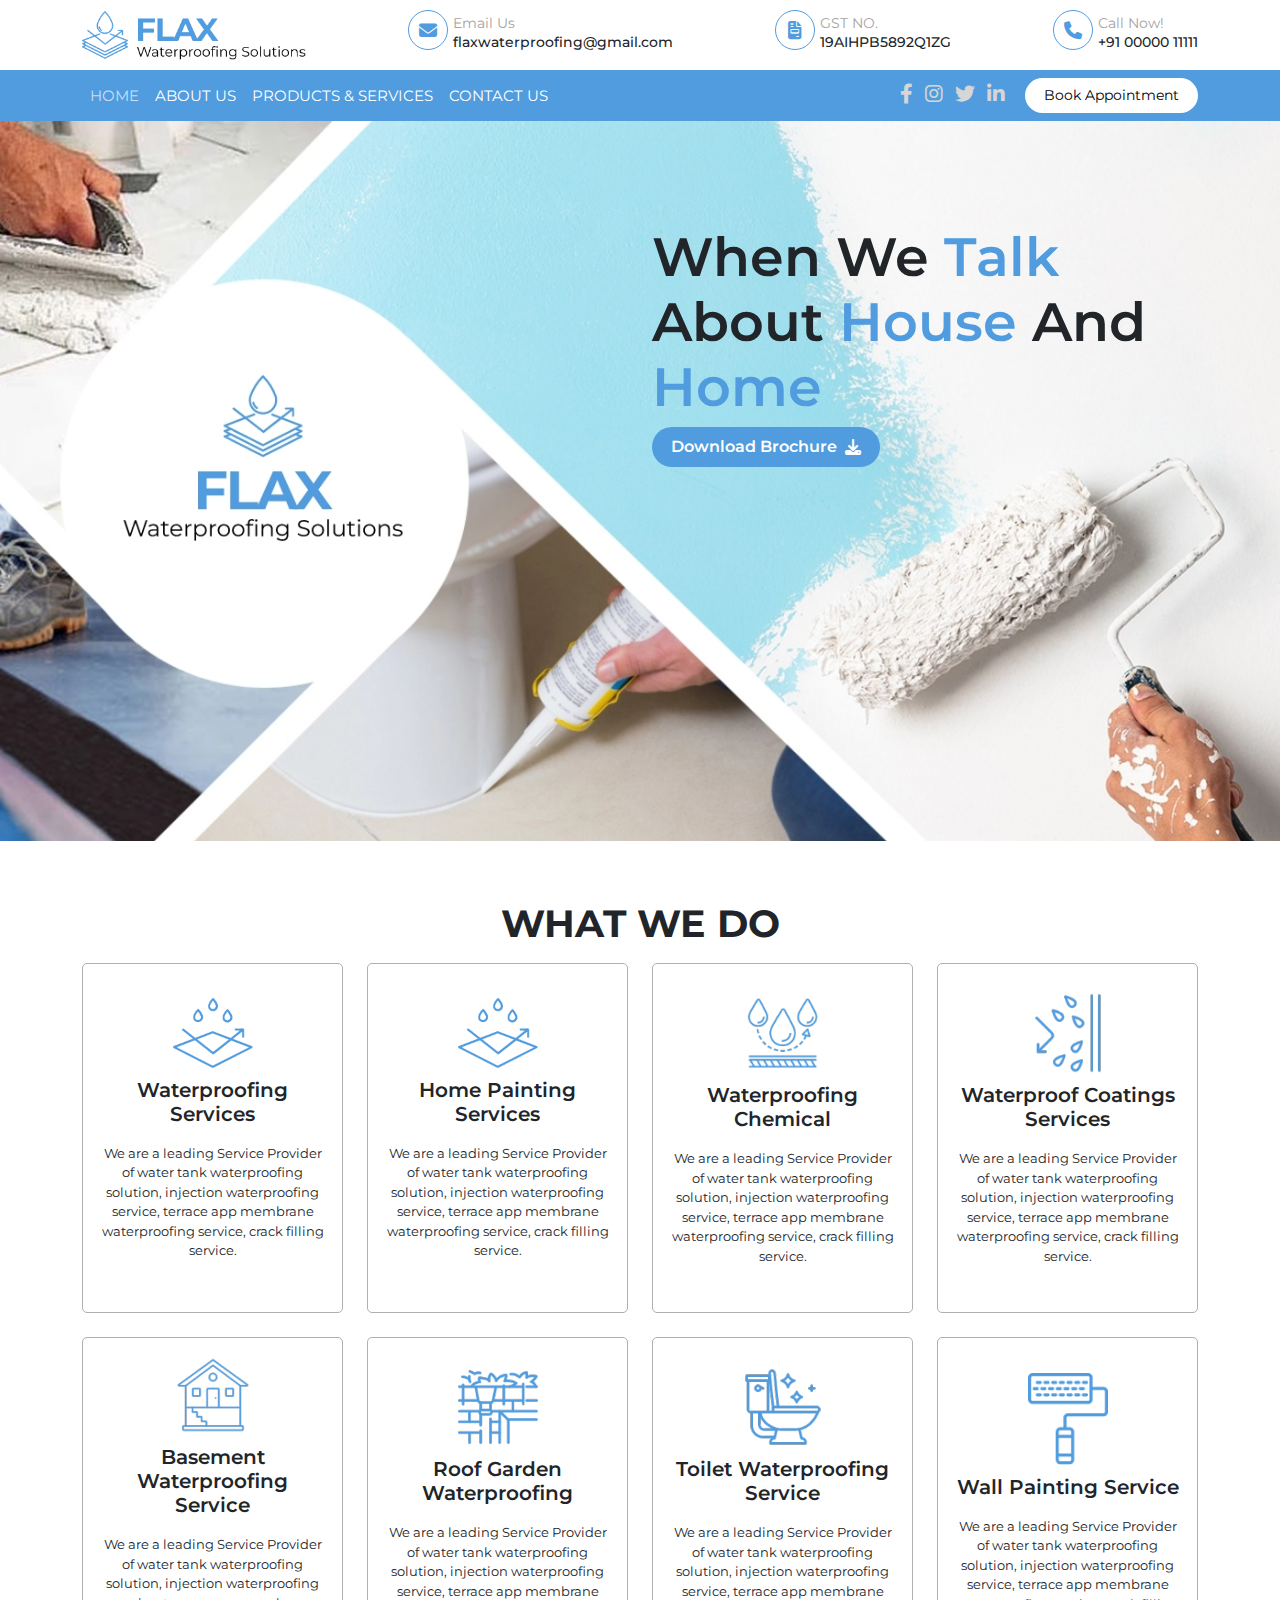
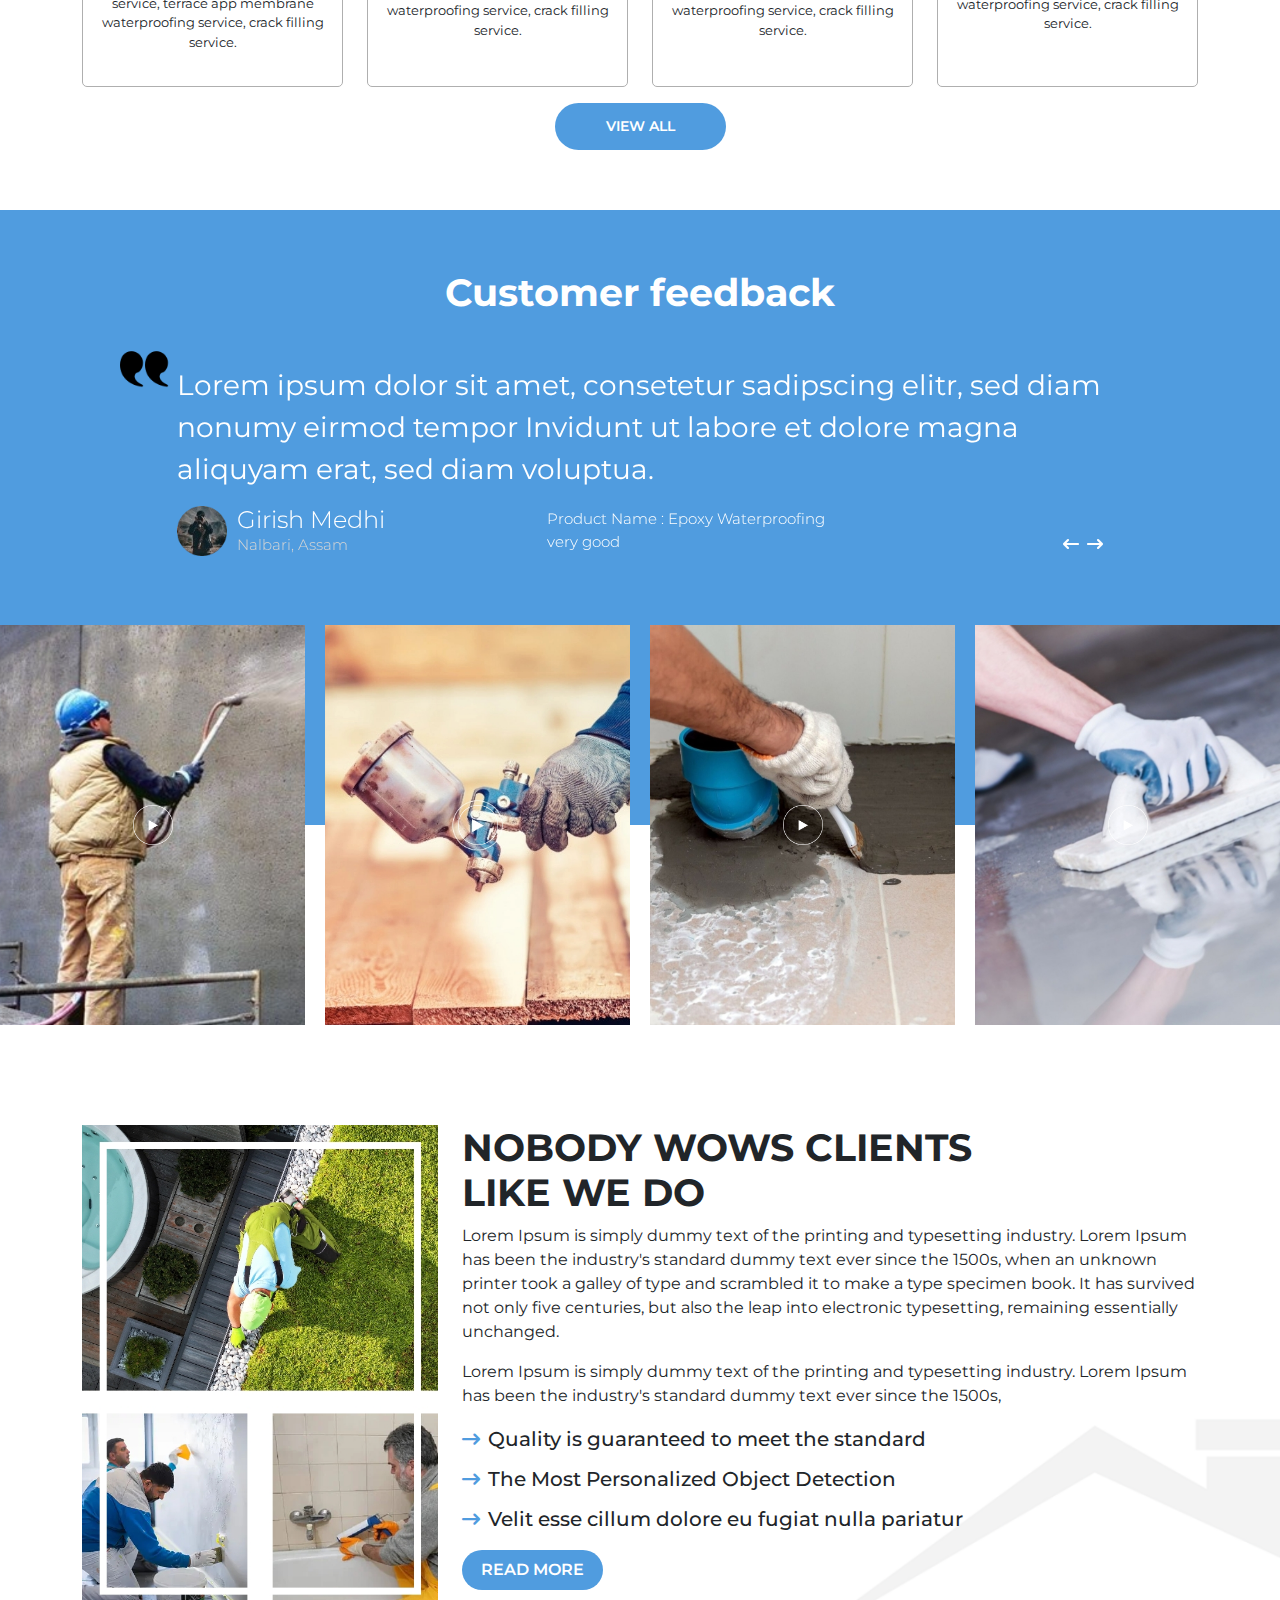
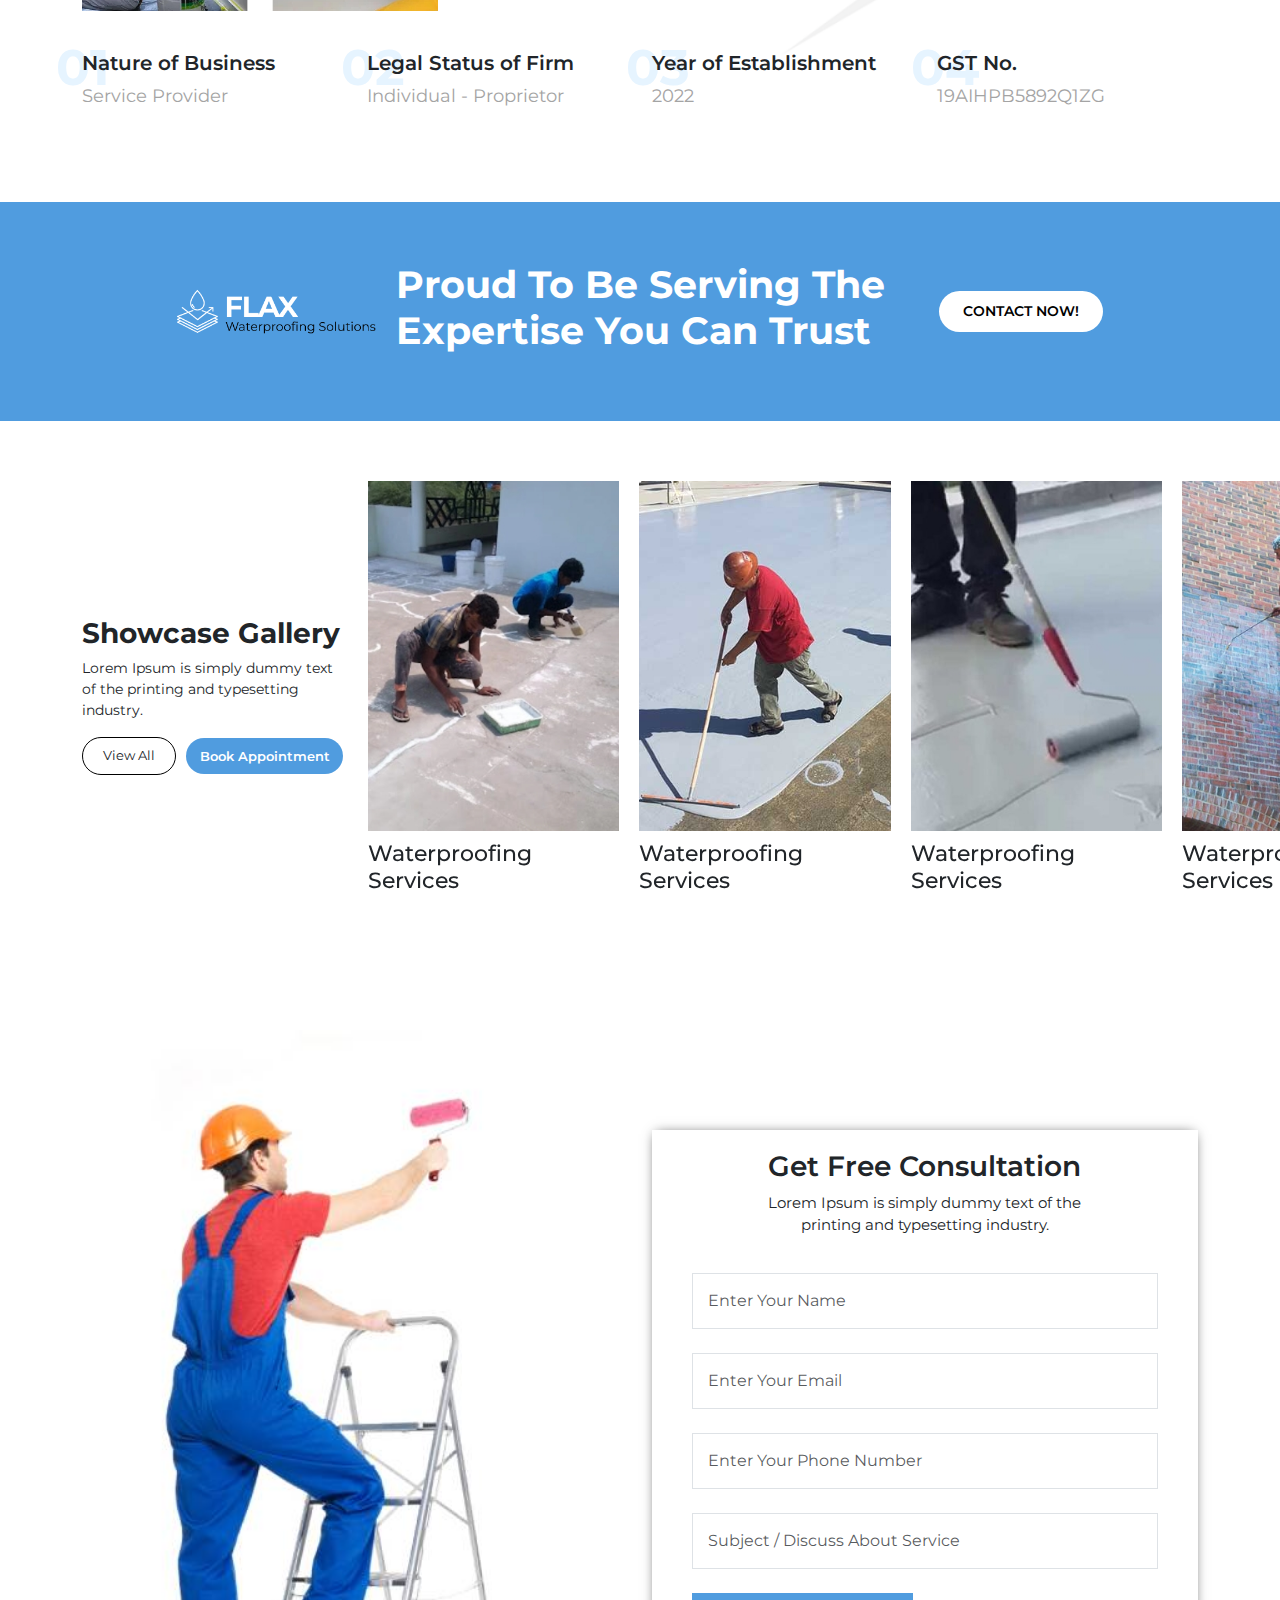
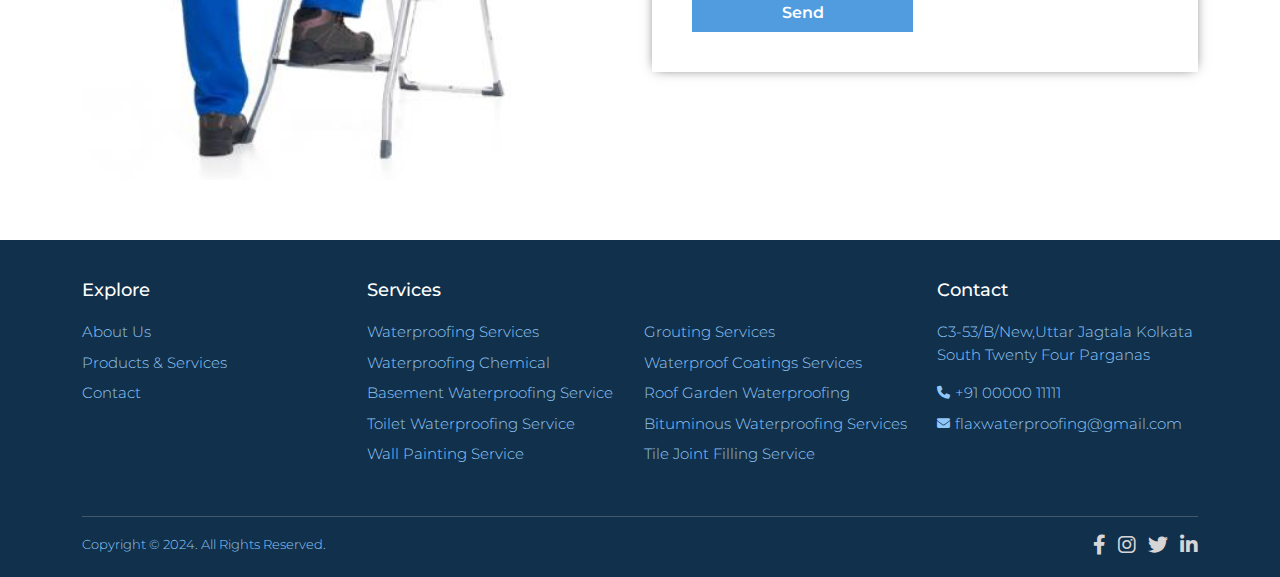
==== index.html @ 710da3d4 "refactor" ====
<!DOCTYPE html>
<html lang="en">
	<head>
		<meta charset="UTF-8" />
		<meta http-equiv="X-UA-Compatible" content="IE=edge" />
		<meta name="viewport" content="width=device-width, initial-scale=1.0" />
		<meta name="description" content="Good Freelancer Web Designer In India" />

		<title>Flax Waterproofing Solutions</title>

		<!-- <link rel="icon" href="assets/media/images/favicon.png" /> -->
        <link rel="shortcut icon" href="assets/media/images/favicon.png" type="image/x-icon">

		<link rel="stylesheet" href="assets/css/aos.2.3.1.css" />
		<link rel="stylesheet" href="assets/css/fancybox.5.0.css" />

		<link rel="stylesheet" href="assets/css/all-fontawesome-6.4.0.css" />
		<link rel="stylesheet" href="https://cdn.jsdelivr.net/npm/bootstrap-icons@1.5.0/font/bootstrap-icons.css" />

		<link rel="stylesheet" href="assets/css/owl.carousel.2.3.4.css" />

		<link rel="stylesheet" href="assets/css/bootstrap.5.3.3.min.css" />
		<link rel="stylesheet" href="assets/css/style.css" />
	</head>
	<body>
        <!-- Header Section -->
		<header class="MainHeader">
            <div class="container">
                <div class="top-header">
                    <a class="navbar-brand" href="index.html">
                        <img src="assets/media/images/logo.png" alt="" class="img-fluid">
                    </a>
                    <a href="mailto:flaxwaterproofing@gmail.com">
                        <div class="haed-info">
                            <div class="head-icon">
                                <i class="fa-solid fa-envelope"></i>
                            </div>
                            <div class="head-text">
                                <span>Email Us</span>
                                <p>flaxwaterproofing@gmail.com</p>
                            </div>
                        </div>
                    </a>
                    <a href="">
                        <div class="haed-info gst">
                            <div class="head-icon">
                                <i class="fa-solid fa-file-invoice"></i>
                            </div>
                            <div class="head-text">
                                <span>GST NO. </span>
                                <p>19AIHPB5892Q1ZG</p>
                            </div>
                        </div>
                    </a>
                    <a href="tel:+910000011111">
                        <div class="haed-info">
                            <div class="head-icon">
                                <i class="fa-solid fa-phone"></i>
                            </div>
                            <div class="head-text">
                                <span>Call Now! </span>
                                <p>+91 00000 11111</p>
                            </div>
                        </div>
                    </a>
                </div>
            </div>
            <nav class="navbar navbar-expand-lg">
                <div class="container">
                    <div class="collapse navbar-collapse" id="navbarScroll">
                        <ul class="navbar-nav navbar-nav-scroll">
                            <li class="nav-item">
                                <a class="nav-link active" aria-current="page" href="index.html">Home</a>
                            </li>
                            <li class="nav-item">
                                <a class="nav-link" href="about.html">About Us</a>
                            </li>
                            <li class="nav-item">
                                <a class="nav-link" href="services.html">PRODUCTS & SERVICES</a>
                            </li>
                            <li class="nav-item">
                                <a class="nav-link" href="contact.html">CONTACT US</a>
                            </li>
                        </ul>
                    </div>
                    <div class="head-brand-menu">
                        <ul class="head-social-list">
                            <li>
                                <a href="">
                                    <i class="fa-brands fa-facebook-f"></i>
                                </a>
                            </li>
                            <li>
                                <a href="">
                                    <i class="fa-brands fa-instagram"></i>
                                </a>
                            </li>
                            <li>
                                <a href="">
                                    <i class="fa-brands fa-twitter"></i>
                                </a>
                            </li>
                            <li>
                                <a href="">
                                    <i class="fa-brands fa-linkedin-in"></i>
                                </a>
                            </li>
                        </ul>
                        <a href="#BookAppointment" data-bs-toggle="modal" class="btn book-btn">Book Appointment</a>
                        <button class="navbar-toggler" type="button" data-bs-toggle="collapse" data-bs-target="#navbarScroll" aria-controls="navbarScroll" aria-expanded="false" aria-label="Toggle navigation">
                            <span class="navbar-toggler-icon bar-1"></span>
                        </button>
                    </div>
                </div>
            </nav>
            
        </header>

        <!-- Banner Section -->
        <section class="banner-section" style="background-image: url(assets/media/images/banner.jpg);">
            <div class="container">
                <div class="row">
                    <div class="col-lg-6 col-md-8 col-sm-12">
                        <div class="banner-content">
                            <h1>When We <span>Talk</span> About <span>House</span> And <span>Home</span></h1>
                            <a href="#" class="btn common-btn">Download Brochure<i class="fa-solid fa-download"></i></a>
                        </div>
                    </div>
                </div>
            </div>

        </section>

		<main>

            <!-- What We Do Section -->
            <section class="common-section wwd-section">
                <div class="container">
                    <div class="wwd-head">
                        <h3>WHAT WE DO</h3>
                    </div>
                    <div class="row my-3">
                        <div class="col-xl-3 col-lg-4 col-md-6 col-sm-12">
                            <div class="wwd-card">
                                <div class="wwd-hover-box" style="background-image: url(assets/media/images/hover-img.jpg);">
                                    <h5>Home Painting Services</h5>
                                    <ul class="wwd-list">
                                        <li>House Painting Service </li>
                                        <li>Home Painting Services </li>
                                        <li>Interior House Painting Service</li>
                                    </ul>
                                    <a href="service-details.html" class="btn common-btn">Read More</a>
                                </div>
                                <div class="wwd-logo">
                                    <img src="assets/media/images/waterproofing-service.png" alt="" class="img-fluid">
                                </div>
                                <h5>Waterproofing Services</h5>
                                <p>We are a leading Service Provider of water tank waterproofing solution, injection waterproofing service, terrace app membrane waterproofing service, crack filling service.</p>
                            </div>
                        </div>
                        <div class="col-xl-3 col-lg-4 col-md-6 col-sm-12">
                            <div class="wwd-card">
                                <div class="wwd-hover-box" style="background-image: url(assets/media/images/hover-img.jpg);">
                                    <h5>Home Painting Services</h5>
                                    <ul class="wwd-list">
                                        <li>House Painting Service </li>
                                        <li>Home Painting Services </li>
                                        <li>Interior House Painting Service</li>
                                    </ul>
                                    <a href="service-details.html" class="btn common-btn">Read More</a>
                                </div>
                                <div class="wwd-logo">
                                    <img src="assets/media/images/waterproofing-service.png" alt="" class="img-fluid">
                                </div>
                                <h5>Home Painting Services</h5>
                                <p>We are a leading Service Provider of water tank waterproofing solution, injection waterproofing service, terrace app membrane waterproofing service, crack filling service.</p>
                            </div>
                        </div>
                        <div class="col-xl-3 col-lg-4 col-md-6 col-sm-12">
                            <div class="wwd-card">
                                <div class="wwd-hover-box" style="background-image: url(assets/media/images/hover-img.jpg);">
                                    <h5>Home Painting Services</h5>
                                    <ul class="wwd-list">
                                        <li>House Painting Service </li>
                                        <li>Home Painting Services </li>
                                        <li>Interior House Painting Service</li>
                                    </ul>
                                    <a href="service-details.html" class="btn common-btn">Read More</a>
                                </div>
                                <div class="wwd-logo">
                                    <img src="assets/media/images/waterproofing-chemical.png" alt="" class="img-fluid">
                                </div>
                                <h5>Waterproofing Chemical</h5>
                                <p>We are a leading Service Provider of water tank waterproofing solution, injection waterproofing service, terrace app membrane waterproofing service, crack filling service.</p>
                            </div>
                        </div>
                        <div class="col-xl-3 col-lg-4 col-md-6 col-sm-12">
                            <div class="wwd-card">
                                <div class="wwd-hover-box" style="background-image: url(assets/media/images/hover-img.jpg);">
                                    <h5>Home Painting Services</h5>
                                    <ul class="wwd-list">
                                        <li>House Painting Service </li>
                                        <li>Home Painting Services </li>
                                        <li>Interior House Painting Service</li>
                                    </ul>
                                    <a href="service-details.html" class="btn common-btn">Read More</a>
                                </div>
                                <div class="wwd-logo">
                                    <img src="assets/media/images/waterproof-coating.png" alt="" class="img-fluid">
                                </div>
                                <h5>Waterproof Coatings Services</h5>
                                <p>We are a leading Service Provider of water tank waterproofing solution, injection waterproofing service, terrace app membrane waterproofing service, crack filling service.</p>
                            </div>
                        </div>
                        <div class="col-xl-3 col-lg-4 col-md-6 col-sm-12">
                            <div class="wwd-card">
                                <div class="wwd-hover-box" style="background-image: url(assets/media/images/hover-img.jpg);">
                                    <h5>Home Painting Services</h5>
                                    <ul class="wwd-list">
                                        <li>House Painting Service </li>
                                        <li>Home Painting Services </li>
                                        <li>Interior House Painting Service</li>
                                    </ul>
                                    <a href="service-details.html" class="btn common-btn">Read More</a>
                                </div>
                                <div class="wwd-logo">
                                    <img src="assets/media/images/basement-waterproof.png" alt="" class="img-fluid">
                                </div>
                                <h5>Basement Waterproofing Service</h5>
                                <p>We are a leading Service Provider of water tank waterproofing solution, injection waterproofing service, terrace app membrane waterproofing service, crack filling service.</p>
                            </div>
                        </div>
                        <div class="col-xl-3 col-lg-4 col-md-6 col-sm-12">
                            <div class="wwd-card">
                                <div class="wwd-hover-box" style="background-image: url(assets/media/images/hover-img.jpg);">
                                    <h5>Home Painting Services</h5>
                                    <ul class="wwd-list">
                                        <li>House Painting Service </li>
                                        <li>Home Painting Services </li>
                                        <li>Interior House Painting Service</li>
                                    </ul>
                                    <a href="service-details.html" class="btn common-btn">Read More</a>
                                </div>
                                <div class="wwd-logo">
                                    <img src="assets/media/images/roof-waterproof.png" alt="" class="img-fluid">
                                </div>
                                <h5>Roof Garden Waterproofing</h5>
                                <p>We are a leading Service Provider of water tank waterproofing solution, injection waterproofing service, terrace app membrane waterproofing service, crack filling service.</p>
                            </div>
                        </div>
                        <div class="col-xl-3 col-lg-4 col-md-6 col-sm-12">
                            <div class="wwd-card">
                                <div class="wwd-hover-box" style="background-image: url(assets/media/images/hover-img.jpg);">
                                    <h5>Home Painting Services</h5>
                                    <ul class="wwd-list">
                                        <li>House Painting Service </li>
                                        <li>Home Painting Services </li>
                                        <li>Interior House Painting Service</li>
                                    </ul>
                                    <a href="service-details.html" class="btn common-btn">Read More</a>
                                </div>
                                <div class="wwd-logo">
                                    <img src="assets/media/images/Toilet-waterproof.png" alt="" class="img-fluid">
                                </div>
                                <h5>Toilet Waterproofing Service</h5>
                                <p>We are a leading Service Provider of water tank waterproofing solution, injection waterproofing service, terrace app membrane waterproofing service, crack filling service.</p>
                            </div>
                        </div>
                        <div class="col-xl-3 col-lg-4 col-md-6 col-sm-12">
                            <div class="wwd-card">
                                <div class="wwd-hover-box" style="background-image: url(assets/media/images/hover-img.jpg);">
                                    <h5>Home Painting Services</h5>
                                    <ul class="wwd-list">
                                        <li>House Painting Service </li>
                                        <li>Home Painting Services </li>
                                        <li>Interior House Painting Service</li>
                                    </ul>
                                    <a href="service-details.html" class="btn common-btn">Read More</a>
                                </div>
                                <div class="wwd-logo">
                                    <img src="assets/media/images/wall-painting.png" alt="" class="img-fluid">
                                </div>
                                <h5>Wall Painting Service</h5>
                                <p>We are a leading Service Provider of water tank waterproofing solution, injection waterproofing service, terrace app membrane waterproofing service, crack filling service.</p>
                            </div>
                        </div>
                    </div>
                    <div class="wwd-btn">
                        <a href="#" class="btn common-btn">View All</a>
                    </div>
                </div>
            </section>

            <!-- Testimonial Section -->
            <section class="common-section testi-section"> 
                <div class="container">
                    <div class="test-head">
                        <h3>Customer feedback</h3>
                    </div>
                    <div class="row my-5 justify-content-center align-items-center">
                        <div class="col-lg-10 col-md-12 col-sm-12">
                            <div class="testi-content">
                                <div class="quote">
                                    <img src="assets/media/images/quote.png" alt="" class="img-fluid">
                                </div>
                                <div class="testi-slider owl-carousel">
                                    <div class="item">
                                        <div class="testi-card">
                                            <p>Lorem ipsum dolor sit amet, consetetur sadipscing elitr, sed diam nonumy eirmod tempor Invidunt ut labore et dolore magna aliquyam erat, sed diam voluptua.</p>
                                            <div class="testi-info">
                                                <div class="testi-name">
                                                    <div class="testi-img">
                                                        <img src="assets/media/images/profile.png" alt="" class="img-fluid">
                                                    </div>
                                                    <div class="testi-des">
                                                        <h5>Girish Medhi</h5>
                                                        <p>Nalbari, Assam</p>
                                                    </div>
                                                </div>
                                                <div class="testi-review">
                                                    <p>Product Name : Epoxy Waterproofing </p>
                                                    <span>very good</span>
                                                </div>
                                            </div>
                                        </div>
                                    </div>
                                    <div class="item">
                                        <div class="testi-card">
                                            <p>Lorem ipsum dolor sit amet, consetetur sadipscing elitr, sed diam nonumy eirmod tempor Invidunt ut labore et dolore magna aliquyam erat, sed diam voluptua.</p>
                                            <div class="testi-info">
                                                <div class="testi-name">
                                                    <div class="testi-img">
                                                        <img src="assets/media/images/profile.png" alt="" class="img-fluid">
                                                    </div>
                                                    <div class="testi-des">
                                                        <h5>Girish Medhi</h5>
                                                        <p>Nalbari, Assam</p>
                                                    </div>
                                                </div>
                                                <div class="testi-review">
                                                    <p>Product Name : Epoxy Waterproofing </p>
                                                    <span>very good</span>
                                                </div>
                                            </div>
                                        </div>
                                    </div>
                                </div>
                            </div>
                        </div>
                    </div>
                </div>
            </section>

            <!-- Video Section -->
            <section class=" video-section">
                <div class="container-fluid">
                    <div class="vdo-slider owl-carousel">
                        <div class="item">
                            <div class="video-img">
                                <img src="assets/media/images/vdo-img1.jpg" alt="" class="img-fluid">
                                <a href="" class="video-icon">
                                    <img src="assets/media/images/vdo-icon.png" alt="">
                                </a>
                            </div>
                        </div>
                        <div class="item">
                            <div class="video-img">
                                <img src="assets/media/images/vdo-img2.jpg" alt="" class="img-fluid">
                                <a href="" class="video-icon">
                                    <img src="assets/media/images/vdo-icon.png" alt="">
                                </a>
                            </div>
                        </div>
                        <div class="item">
                            <div class="video-img">
                                <img src="assets/media/images/vdo-img3.jpg" alt="" class="img-fluid">
                                <a href="" class="video-icon">
                                    <img src="assets/media/images/vdo-icon.png" alt="">
                                </a>
                            </div>
                        </div>
                        <div class="item">
                            <div class="video-img">
                                <img src="assets/media/images/vdo-img4.jpg" alt="" class="img-fluid">
                                <a href="" class="video-icon">
                                    <img src="assets/media/images/vdo-icon.png" alt="">
                                </a>
                            </div>
                        </div>
                    </div>
                </div>
            </section>

            <!-- Nobody wows client section -->
            <section class="common-section ">
                <div class="nwc-side-img">
                    <img src="assets/media/images/nwc-side-img.png" alt="" class="img-fluid">
                </div>
                <div class="container">
                    <div class="row">
                        <div class="col-lg-4 col-md-12 col-sm-12">
                            <div class="nwc-img">
                                <img src="assets/media/images/nwc-img.jpg" alt="" class="img-fluid">
                            </div>
                        </div>
                        <div class="col-lg-8 col-md-12 col-sm-12">
                            <div class="nwc-content">
                                <h3>NOBODY WOWS CLIENTS <br> LIKE WE DO</h3>
                                <p>Lorem Ipsum is simply dummy text of the printing and typesetting industry. Lorem Ipsum has been the industry's standard dummy text ever since the 1500s, when an unknown printer took a galley of type and scrambled it to make a type specimen book. It has survived not only five centuries, but also the leap into electronic typesetting, remaining essentially unchanged.</p>
                                <p>Lorem Ipsum is simply dummy text of the printing and typesetting industry. Lorem Ipsum has been the industry's standard dummy text ever since the 1500s,</p>
                                <ul class="nwc-list mb-3">
                                    <li><i class="fa-solid fa-arrow-right-long"></i>Quality is guaranteed to meet the standard</li>
                                    <li><i class="fa-solid fa-arrow-right-long"></i>The Most Personalized Object Detection </li>
                                    <li><i class="fa-solid fa-arrow-right-long"></i>Velit esse cillum dolore eu fugiat nulla pariatur</li>
                                </ul>
                                <a href="" class="btn common-btn">READ MORE</a>
                            </div>
                        </div>
                        <div class="col-12">
                            <div class="row my-3">
                                <div class="col-lg-3 col-md-6 col-sm-12">
                                    <div class="nwc-card">
                                        <span>01</span>
                                        <h5>Nature of Business</h5>
                                        <p>Service Provider</p>
                                    </div>
                                </div>
                                <div class="col-lg-3 col-md-6 col-sm-12">
                                    <div class="nwc-card">
                                        <span>02</span>
                                        <h5>Legal Status of Firm</h5>
                                        <p>Individual - Proprietor</p>
                                    </div>
                                </div>
                                <div class="col-lg-3 col-md-6 col-sm-12">
                                    <div class="nwc-card">
                                        <span>03</span>
                                        <h5>Year of Establishment</h5>
                                        <p>2022</p>
                                    </div>
                                </div>
                                <div class="col-lg-3 col-md-6 col-sm-12">
                                    <div class="nwc-card">
                                        <span>04</span>
                                        <h5>GST No.</h5>
                                        <p>19AIHPB5892Q1ZG</p>
                                    </div>
                                </div>
                            </div>
                        </div>
                    </div>
                </div>
                
            </section>

            <!-- Contact now section -->
            <section class="common-section contact-section">
                <div class="container">
                    <div class="row align-items-center justify-content-center">
                        <div class="col-lg-10">
                            <div class="contact-content">
                                <div class="contact-logo">
                                    <img src="assets/media/images/contact-logo.png" alt="" class="img-fluid">
                                </div>
                                <h3>Proud To Be Serving The Expertise You Can Trust</h3>
                                <a href="https://wa.me/+916291002357" target="_blank" class="btn common-btn">CONTACT NOW!</a>
                            </div>
                        </div>
                    </div>
                </div>
            </section>

            <!-- Gallery Section -->
            <section class="common-section gallery-section">
                <div class="container">
                    <div class="row align-items-center">
                        <div class="col-lg-3 col-md-4 col-sm-12">
                            <div class="gallery-head">
                                <h3>Showcase Gallery</h3>
                                <p>Lorem Ipsum is simply dummy text of the printing and typesetting industry.</p>
                                <div class="gallery-btns">
                                    <a href="#" class="btn view-btn">View All</a>
                                    <a href="#" class="btn common-btn">Book Appointment</a>
                                </div>
                            </div>
                        </div>
                        <div class="col-lg-9 col-md-8 col-sm-12">
                            <div class="gallery-MainSlider">
                                <div class="gallery-slider owl-carousel">
                                    <div class="item">
                                        <div class="gallery-card">
                                            <a href="assets/media/images/gal-img1.jpg" class="gal-img" data-fancybox="gallery">
                                                <img src="assets/media/images/gal-img1.jpg" alt="">
                                            </a>
                                            <p>Waterproofing Services</p>
                                        </div>
                                    </div>
                                    <div class="item">
                                        <div class="gallery-card">
                                            <a href="assets/media/images/gal-img2.jpg" class="gal-img" data-fancybox="gallery">
                                                <img src="assets/media/images/gal-img2.jpg" alt="">
                                            </a>
                                            <p>Waterproofing Services</p>
                                        </div>
                                    </div>
                                    <div class="item">
                                        <div class="gallery-card">
                                            <a href="assets/media/images/gal-img3.jpg" class="gal-img" data-fancybox="gallery">
                                                <img src="assets/media/images/gal-img3.jpg" alt="">
                                            </a>
                                            <p>Waterproofing Services</p>
                                        </div>
                                    </div>
                                    <div class="item">
                                        <div class="gallery-card">
                                            <a href="assets/media/images/gal-img.jpg" class="gal-img" data-fancybox="gallery">
                                                <img src="assets/media/images/gal-img.jpg" alt="">
                                            </a>
                                            <p>Waterproofing Services</p>
                                        </div>
                                    </div>
                                </div>
                            </div>
                        </div>
                    </div>
                </div>
            </section>

            <!-- Free Consultation -->
            <section class="common-section fc-section">
                <div class="container">
                    <div class="row">
                        <div class="col-lg-6 col-md-12 col-sm-12">
                            <div class="fc-img">
                                <img src="assets/media/images/fc-img.jpg" alt="" class="img-fluid">
                            </div>
                        </div>
                        <div class="col-lg-6 col-md-12 col-sm-12">
                            <div class="fc-form-container">
                                <div class="row justify-content-center">
                                    <div class="col-lg-8">
                                        <div class="fc-head">
                                            <h3>Get Free Consultation</h3>
                                            <p>Lorem Ipsum is simply dummy text of the printing and typesetting industry.</p>
                                        </div>
                                    </div>
                                </div>
                                <form action="" class="fc-form">
                                    <div class="row">
                                        <div class="col-12">
                                            <div class="input-box">
                                                <input type="text" placeholder="Enter Your Name"  id="fullname" class="form-control">
                                            </div>
                                        </div>
                                        <div class="col-12">
                                            <div class="input-box">
                                                <input type="email" placeholder="Enter Your Email" id="email" class="form-control">
                                            </div>
                                            
                                        </div>
                                        <div class="col-12">
                                            <div class="input-box">
                                                <input type="text" placeholder="Enter Your Phone Number" id="phonenumber" class="form-control">
                                            </div>
                                            
                                        </div>
                                        <div class="col-12">
                                            <div class="input-box">
                                                <input type="text" id="subject" placeholder="Subject / Discuss About Service" class="form-control">
                                            </div>
                                        </div>
                                        <div class="col-6">
                                            <div class="fc-btn text-start">
                                                <button type="button" onclick="sendToWhatsApp()" class="btn common-btn">Send</button>
                                            </div>
                                        </div>
                                    </div>
                                </form>
                            </div>
                        </div>
                    </div>
                </div>
            </section>

        </main>

		<footer class="footer-section">
			<div class="container">
				<div class="inner-footer">
					<div class="row">
						<div class="col-xl-3 col-lg-3 col-md-6 col-sm-12 col-12">
							<div class="footer-box">
								<h5 class="foot-title">Explore</h5>
                                <ul class="foot-list">
									<li>
										<a href="about.html">About Us</a>
									</li>
                                    <li>
										<a href="services.html">Products & Services</a>
									</li>
									<li>
										<a href="contact.html">Contact</a>
									</li>
								</ul>
							</div>
						</div>
						<div class="col-xl-6 col-lg-6 col-md-12 col-sm-6 col-12">
							<div class="footer-box">
								<h5 class="foot-title">Services</h5>
								<ul class="foot-list procedure-list">
									<li> 
										<a href="javascript:void(0)">Waterproofing Services </a>
									</li>
									<li>
										<a href="javascript:void(0)">Grouting Services </a>
									</li>
									<li>
										<a href="javascript:void(0)">Waterproofing Chemical </a>
									</li>
									<li>
										<a href="javascript:void(0)">Waterproof Coatings Services </a>
									</li>
									<li>
										<a href="javascript:void(0)">Basement Waterproofing Service</a>
									</li>
									<li>
										<a href="javascript:void(0)">Roof Garden Waterproofing </a>
									</li>
									<li>
										<a href="javascript:void(0)">Toilet Waterproofing Service  </a>
									</li>
									<li>
										<a href="javascript:void(0)">Bituminous Waterproofing Services </a>
									</li>
									<li>
										<a href="javascript:void(0)">Wall Painting Service </a>
									</li>
									<li>
										<a href="javascript:void(0)">Tile Joint Filling Service </a>
									</li>
								</ul>
							</div>
						</div>
						<div class="col-xl-3 col-lg-3 col-md-6 col-sm-12 col-12">
							<div class="footer-box contact-box">
								<h5 class="foot-title">Contact</h5>
                                <p class="address">C3-53/B/New,Uttar Jagtala Kolkata South Twenty Four Parganas</p>
								<ul class="foot-list">
									<li>
										<i class="fa-solid fa-phone"></i>
										<a href="tel:+910000011111"> +91 00000 11111 </a>
									</li>
									<li>
										<i class="fa-solid fa-envelope"></i>
										<a href="mailto:flaxwaterproofing@gmail.com"> flaxwaterproofing@gmail.com </a>
									</li>
								</ul>
								
							</div>
						</div>
					</div>
				</div>
				<div class="copy-box">
                        <div class="copy-text">Copyright © 2024. All Rights Reserved.</div>
                        <ul class="head-social-list">
                            <li>
                                <a href="">
                                    <i class="fa-brands fa-facebook-f"></i>
                                </a>
                            </li>
                            <li>
                                <a href="">
                                    <i class="fa-brands fa-instagram"></i>
                                </a>
                            </li>
                            <li>
                                <a href="">
                                    <i class="fa-brands fa-twitter"></i>
                                </a>
                            </li>
                            <li>
                                <a href="">
                                    <i class="fa-brands fa-linkedin-in"></i>
                                </a>
                            </li>
                        </ul>
					</div>
				</div>
			</div>
		</footer>

        <div class="">
            <div class="modal fade" id="BookAppointment" data-bs-backdrop="static" data-bs-keyboard="false" tabindex="-1" aria-labelledby="BookAppointmentLabel" aria-hidden="true">
                <div class="modal-dialog">
                    <div class="modal-content">
                        <div class="modal-header">
                            <h5 class="modal-title" id="BookAppointmentLabel">Book Appointment</h5>
                            <button type="button" class="btn-close" data-bs-dismiss="modal" aria-label="Close"></button>
                        </div>
                        <div class="modal-body">
                            <form action="" class="BookApp-form">
                                <div class="row">
                                    <div class="col-12">
                                        <div class="input-box">
                                            <input type="text" placeholder="Enter Your Full Name" id="BAfullname" class="form-control">
                                        </div>
                                    </div>
                                    <div class="col-12">
                                        <div class="input-box">
                                            <input type="email" placeholder="Enter Your Email" id="BAphonenumber" class="form-control">
                                        </div>
                                        
                                    </div>
                                    <div class="col-12">
                                        <div class="input-box">
                                            <input type="text" placeholder="Enter Your Phone Number" id="BAemail" class="form-control">
                                        </div>
                                    </div>
                                    <div class="col-12">
                                        <div class="input-box">
                                            <select id="BAservice" name="bookingtype" class="form-select">
                                                <option value="Select Service" selected disabled>Select Service</option>
                                                <option value="Waterproofing">Waterproofing</option>
                                                <option value="Home Painting">Home Painting</option>
                                                <option value="Waterproofing Chemical">Waterproofing Chemical</option>
                                                <option value="Waterproof Coatings">Waterproof Coatings</option>
                                                <option value="Basement Waterproofing">Basement Waterproofing</option>
                                                <option value="Roof Garden Waterproofing">Roof Garden Waterproofing</option>
                                                <option value="Toilet Waterproofing">Toilet Waterproofing</option>
                                                <option value="Wall Painting">Wall Painting</option>
                                            </select>
                                        </div>
                                    </div>
                                    <div class="col-12">
                                        <div class="input-box">
                                            <input type="date" id="BAselectdate" placeholder="date" class="form-control">
                                        </div>
                                    </div>
                                    <div class="col-6">
                                        <div class="fc-btn text-start">
                                            <button type="button" onclick="BAsendToWhatsApp()" class="btn common-btn">Book Appointment</button>
                                        </div>
                                    </div>
                                </div>
                            </form>
                        </div>
                    </div>
                </div>
            </div>
        </div>

		<script src="assets/js/jquery-3.7.1.min.js"></script>
		<script src="assets/js/bootstrap.bundle.5.3.3.min.js"></script>

		<script src="assets/js/owl.carousel.2.3.4.min.js"></script>
		<script src="assets/js/fancybox.5.0.js"></script>
		<script src="assets/js/aos.2.3.1.js"></script>

		<script type="text/javascript" src="assets/js/main.js"></script>
	</body>
</html>
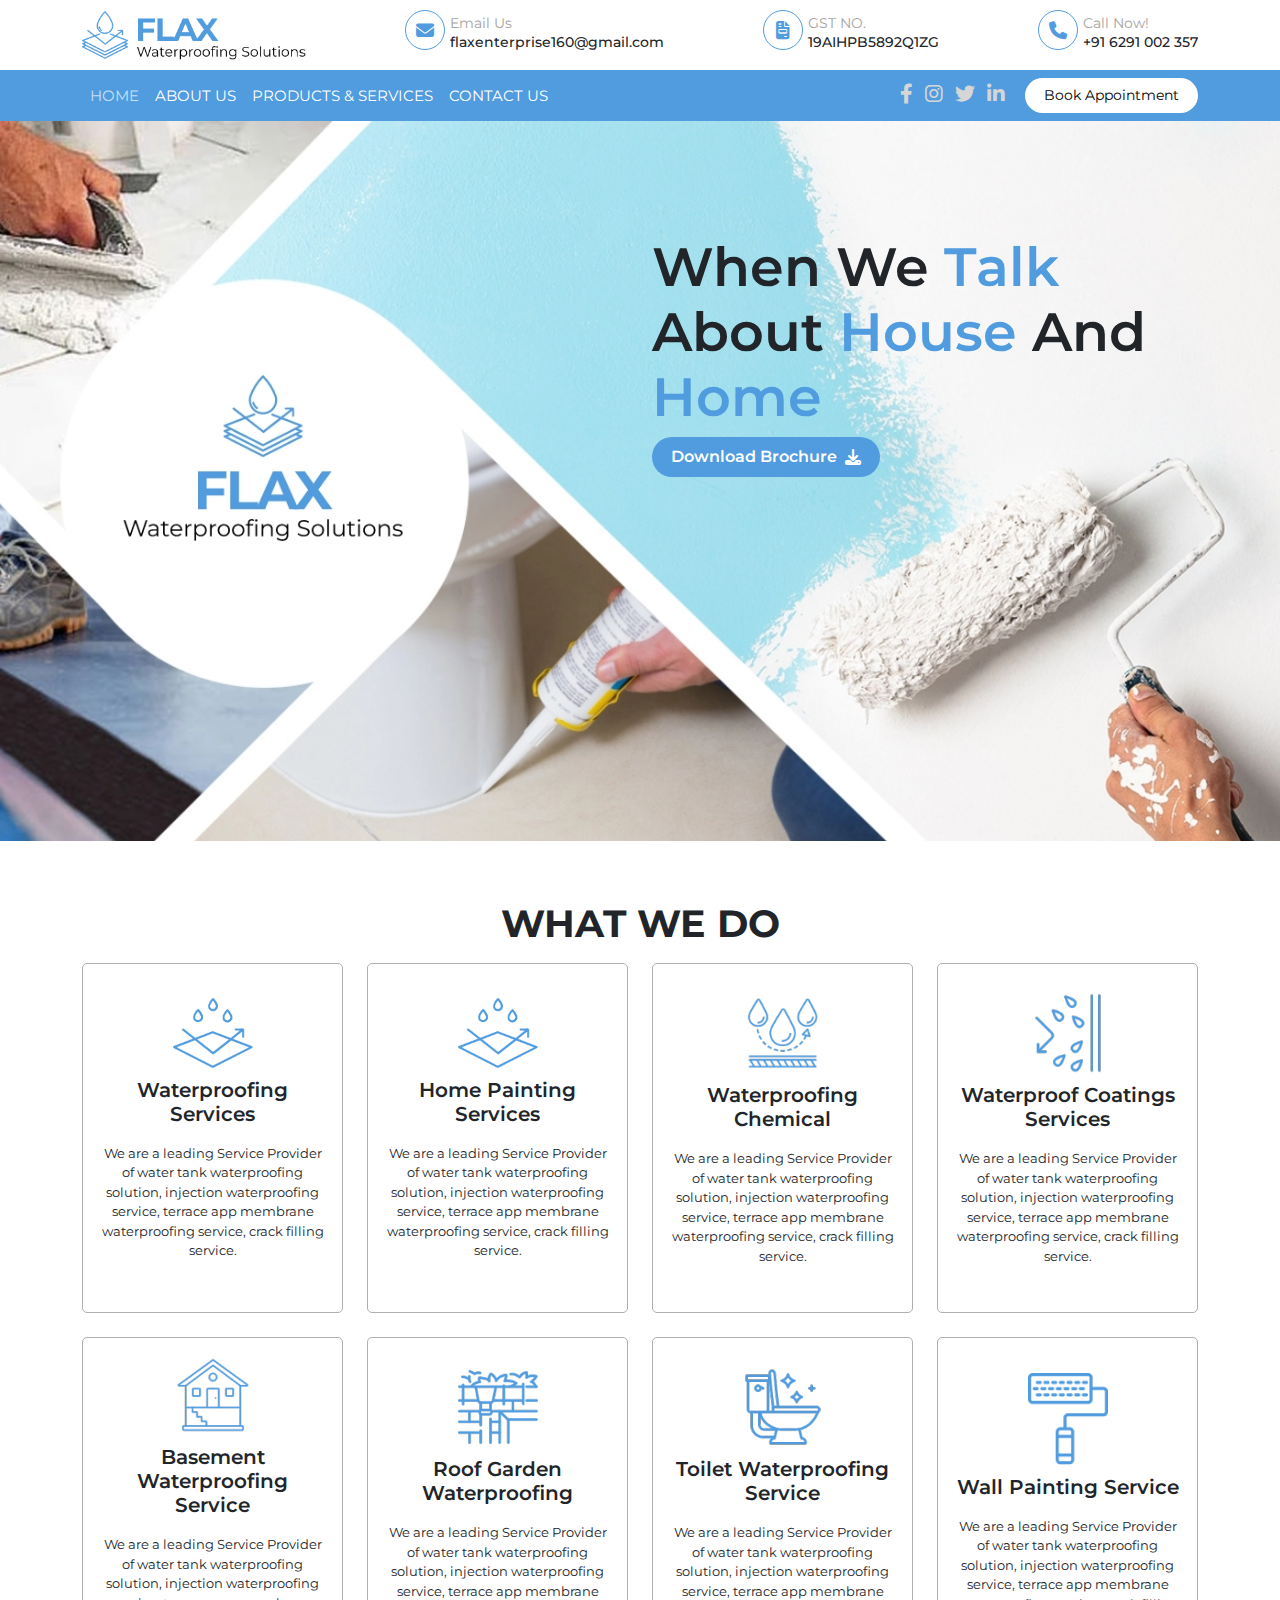
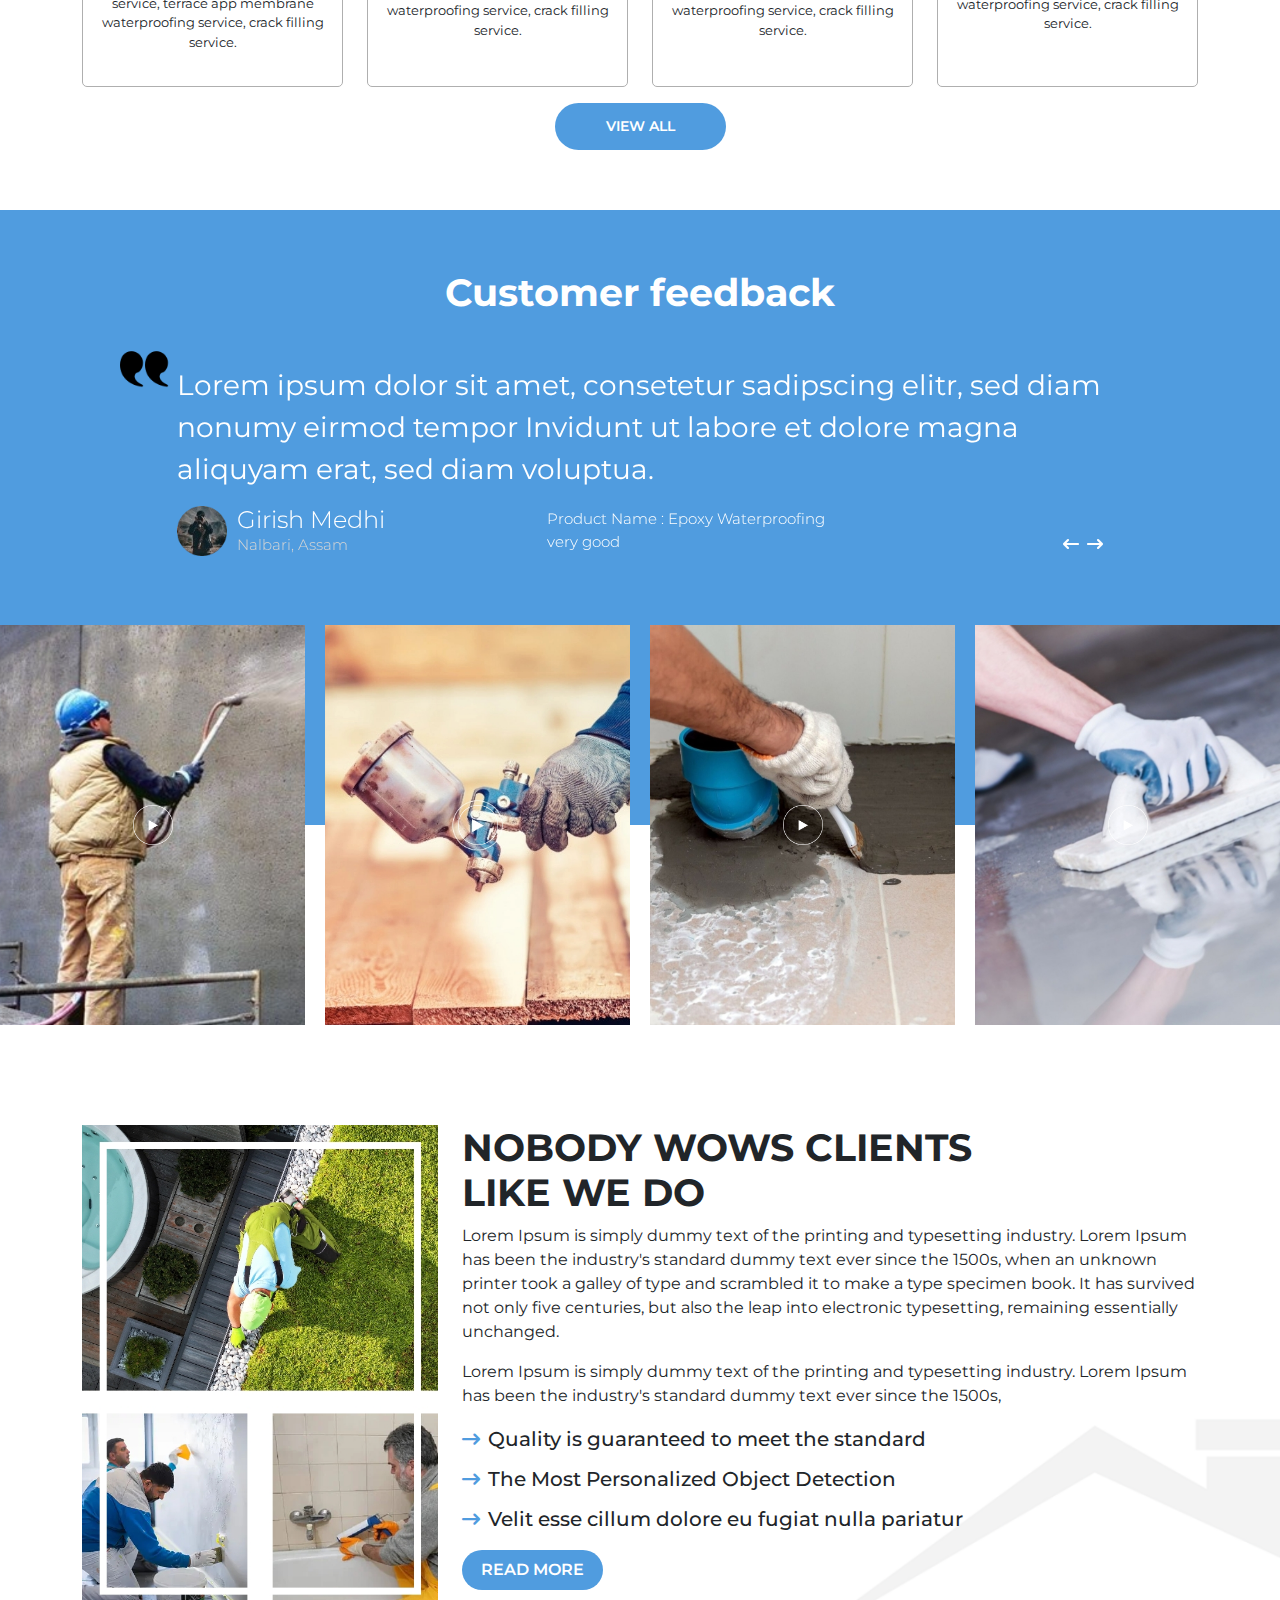
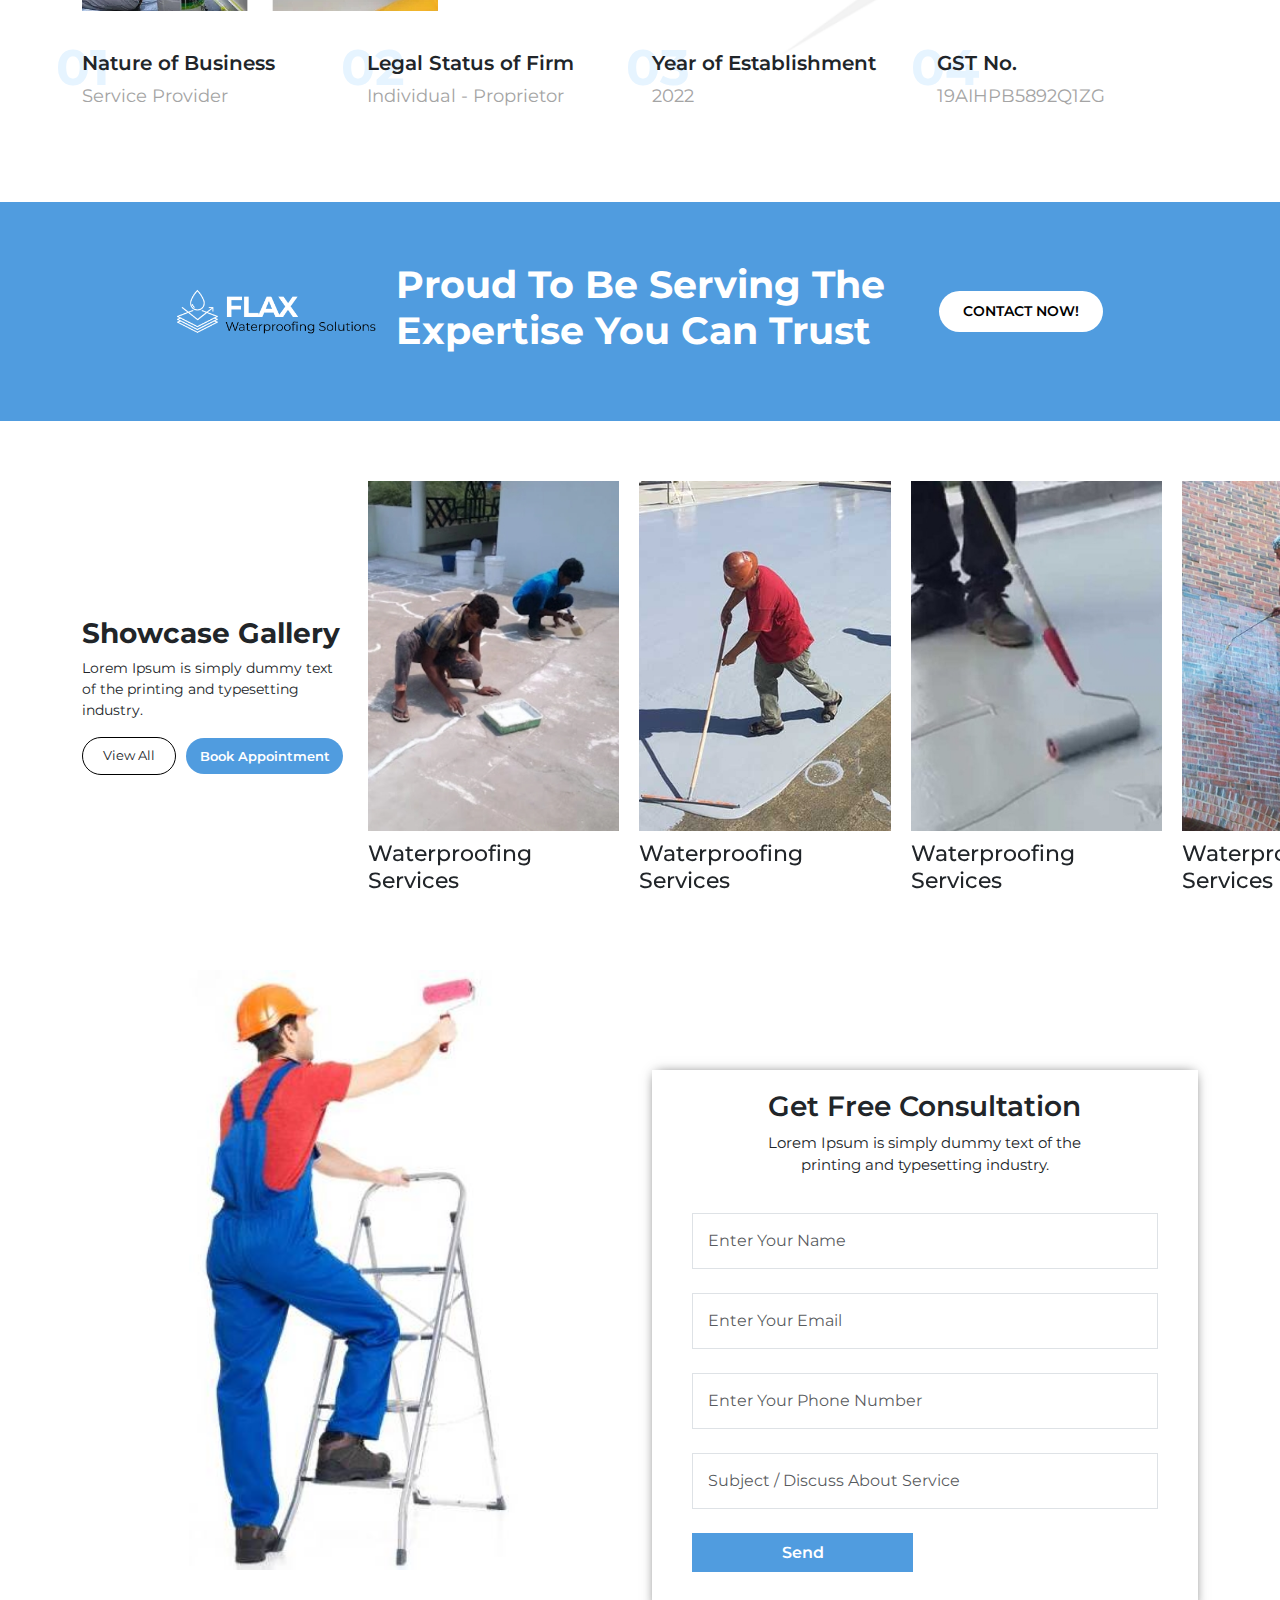
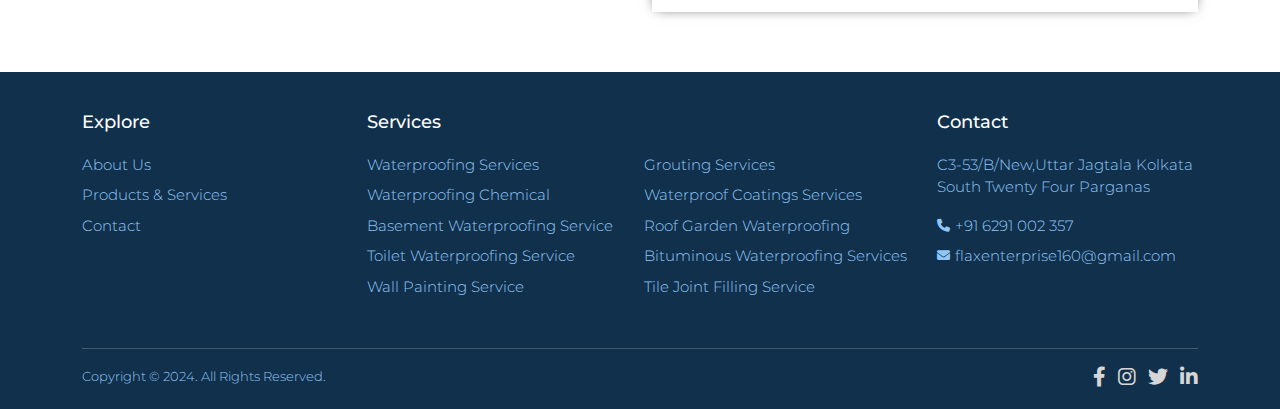
==== commit 9f7713d3: "changes-added" ====
--- a/index.html
+++ b/index.html
@@ -23,6 +23,7 @@
 		<link rel="stylesheet" href="assets/css/style.css" />
 	</head>
 	<body>
+
         <!-- Header Section -->
 		<header class="MainHeader">
             <div class="container">
@@ -30,18 +31,18 @@
                     <a class="navbar-brand" href="index.html">
                         <img src="assets/media/images/logo.png" alt="" class="img-fluid">
                     </a>
-                    <a href="mailto:flaxwaterproofing@gmail.com">
+                    <a href="mailto:flaxenterprise160@gmail.com">
                         <div class="haed-info">
                             <div class="head-icon">
                                 <i class="fa-solid fa-envelope"></i>
                             </div>
                             <div class="head-text">
                                 <span>Email Us</span>
-                                <p>flaxwaterproofing@gmail.com</p>
+                                <p>flaxenterprise160@gmail.com</p>
                             </div>
                         </div>
                     </a>
-                    <a href="">
+                    <div>
                         <div class="haed-info gst">
                             <div class="head-icon">
                                 <i class="fa-solid fa-file-invoice"></i>
@@ -51,15 +52,15 @@
                                 <p>19AIHPB5892Q1ZG</p>
                             </div>
                         </div>
-                    </a>
-                    <a href="tel:+910000011111">
+                    </div>
+                    <a href="tel:+916291002357">
                         <div class="haed-info">
                             <div class="head-icon">
                                 <i class="fa-solid fa-phone"></i>
                             </div>
                             <div class="head-text">
                                 <span>Call Now! </span>
-                                <p>+91 00000 11111</p>
+                                <p>+91 6291 002 357</p>
                             </div>
                         </div>
                     </a>
@@ -86,22 +87,22 @@
                     <div class="head-brand-menu">
                         <ul class="head-social-list">
                             <li>
-                                <a href="">
+                                <a  target="_blank" href="javascript:void(0)">
                                     <i class="fa-brands fa-facebook-f"></i>
                                 </a>
                             </li>
                             <li>
-                                <a href="">
+                                <a  target="_blank" href="javascript:void(0)">
                                     <i class="fa-brands fa-instagram"></i>
                                 </a>
                             </li>
                             <li>
-                                <a href="">
+                                <a  target="_blank" href="javascript:void(0)">
                                     <i class="fa-brands fa-twitter"></i>
                                 </a>
                             </li>
                             <li>
-                                <a href="">
+                                <a  target="_blank" href="javascript:void(0)">
                                     <i class="fa-brands fa-linkedin-in"></i>
                                 </a>
                             </li>
@@ -286,7 +287,7 @@
                         </div>
                     </div>
                     <div class="wwd-btn">
-                        <a href="#" class="btn common-btn">View All</a>
+                        <a href="services.html" class="btn common-btn">View All</a>
                     </div>
                 </div>
             </section>
@@ -358,7 +359,7 @@
                         <div class="item">
                             <div class="video-img">
                                 <img src="assets/media/images/vdo-img1.jpg" alt="" class="img-fluid">
-                                <a href="" class="video-icon">
+                                <a href="javascript:void(0)" class="video-icon">
                                     <img src="assets/media/images/vdo-icon.png" alt="">
                                 </a>
                             </div>
@@ -366,7 +367,7 @@
                         <div class="item">
                             <div class="video-img">
                                 <img src="assets/media/images/vdo-img2.jpg" alt="" class="img-fluid">
-                                <a href="" class="video-icon">
+                                <a href="javascript:void(0)" class="video-icon">
                                     <img src="assets/media/images/vdo-icon.png" alt="">
                                 </a>
                             </div>
@@ -374,7 +375,7 @@
                         <div class="item">
                             <div class="video-img">
                                 <img src="assets/media/images/vdo-img3.jpg" alt="" class="img-fluid">
-                                <a href="" class="video-icon">
+                                <a href="javascript:void(0)" class="video-icon">
                                     <img src="assets/media/images/vdo-icon.png" alt="">
                                 </a>
                             </div>
@@ -382,7 +383,7 @@
                         <div class="item">
                             <div class="video-img">
                                 <img src="assets/media/images/vdo-img4.jpg" alt="" class="img-fluid">
-                                <a href="" class="video-icon">
+                                <a href="javascript:void(0)" class="video-icon">
                                     <img src="assets/media/images/vdo-icon.png" alt="">
                                 </a>
                             </div>
@@ -413,7 +414,7 @@
                                     <li><i class="fa-solid fa-arrow-right-long"></i>The Most Personalized Object Detection </li>
                                     <li><i class="fa-solid fa-arrow-right-long"></i>Velit esse cillum dolore eu fugiat nulla pariatur</li>
                                 </ul>
-                                <a href="" class="btn common-btn">READ MORE</a>
+                                <a href="about.html" class="btn common-btn">READ MORE</a>
                             </div>
                         </div>
                         <div class="col-12">
@@ -463,7 +464,7 @@
                                     <img src="assets/media/images/contact-logo.png" alt="" class="img-fluid">
                                 </div>
                                 <h3>Proud To Be Serving The Expertise You Can Trust</h3>
-                                <a href="https://wa.me/+916291002357" target="_blank" class="btn common-btn">CONTACT NOW!</a>
+                                <a href="contact.html" target="_blank" class="btn common-btn">CONTACT NOW!</a>
                             </div>
                         </div>
                     </div>
@@ -479,8 +480,8 @@
                                 <h3>Showcase Gallery</h3>
                                 <p>Lorem Ipsum is simply dummy text of the printing and typesetting industry.</p>
                                 <div class="gallery-btns">
-                                    <a href="#" class="btn view-btn">View All</a>
-                                    <a href="#" class="btn common-btn">Book Appointment</a>
+                                    <a href="gallery.html" class="btn view-btn">View All</a>
+                                    <a href="#BookAppointment" data-bs-toggle="modal" class="btn common-btn">Book Appointment</a>
                                 </div>
                             </div>
                         </div>
@@ -560,7 +561,7 @@
                                         </div>
                                         <div class="col-12">
                                             <div class="input-box">
-                                                <input type="text" placeholder="Enter Your Phone Number" id="phonenumber" class="form-control">
+                                                <input type="number" placeholder="Enter Your Phone Number" id="phonenumber" class="form-control">
                                             </div>
                                             
                                         </div>
@@ -648,11 +649,11 @@
 								<ul class="foot-list">
 									<li>
 										<i class="fa-solid fa-phone"></i>
-										<a href="tel:+910000011111"> +91 00000 11111 </a>
+										<a href="tel:916291002357">+91 6291 002 357</a>
 									</li>
 									<li>
 										<i class="fa-solid fa-envelope"></i>
-										<a href="mailto:flaxwaterproofing@gmail.com"> flaxwaterproofing@gmail.com </a>
+										<a href="mailto:flaxenterprise160@gmail.com"> flaxenterprise160@gmail.com</a>
 									</li>
 								</ul>
 								
@@ -664,22 +665,22 @@
                         <div class="copy-text">Copyright © 2024. All Rights Reserved.</div>
                         <ul class="head-social-list">
                             <li>
-                                <a href="">
+                                <a target="_blank" href="javascript:void(0)">
                                     <i class="fa-brands fa-facebook-f"></i>
                                 </a>
                             </li>
                             <li>
-                                <a href="">
+                                <a target="_blank" href="javascript:void(0)">
                                     <i class="fa-brands fa-instagram"></i>
                                 </a>
                             </li>
                             <li>
-                                <a href="">
+                                <a target="_blank" href="javascript:void(0)">
                                     <i class="fa-brands fa-twitter"></i>
                                 </a>
                             </li>
                             <li>
-                                <a href="">
+                                <a target="_blank" href="javascript:void(0)">
                                     <i class="fa-brands fa-linkedin-in"></i>
                                 </a>
                             </li>
@@ -713,7 +714,7 @@
                                     </div>
                                     <div class="col-12">
                                         <div class="input-box">
-                                            <input type="text" placeholder="Enter Your Phone Number" id="BAemail" class="form-control">
+                                            <input type="number" placeholder="Enter Your Phone Number" id="BAemail" class="form-control">
                                         </div>
                                     </div>
                                     <div class="col-12">
@@ -733,10 +734,11 @@
                                     </div>
                                     <div class="col-12">
                                         <div class="input-box">
-                                            <input type="date" id="BAselectdate" placeholder="date" class="form-control">
-                                        </div>
-                                    </div>
-                                    <div class="col-6">
+                                            <input type="text" onfocus="(this.type='date')"
+											onblur="(this.type='text')" id="BAselectdate" placeholder="Select Date" class="form-control">
+                                        </div>
+                                    </div>
+                                    <div class="col-md-6 col-12">
                                         <div class="fc-btn text-start">
                                             <button type="button" onclick="BAsendToWhatsApp()" class="btn common-btn">Book Appointment</button>
                                         </div>
--- a/assets/css/style.css
+++ b/assets/css/style.css
@@ -119,6 +119,7 @@
     min-height: 80vh;
     height: 100%;
     width: 100%;
+    padding: 10px 0px;
 }
 .inner-banner-section {
     background: no-repeat center center / cover;
@@ -507,7 +508,7 @@
     height: 400px;
     position: relative;
 }
-.video-img img {
+.video-img > * {
     width: 100%;
     height: 100%;
     object-fit: cover;
@@ -667,20 +668,23 @@
     font-size: 14px;
 }
 /********************** Free Consultation Section **************************/
+
+.common-section.fc-section {
+    padding-top: 0px;
+}
 .fc-img {
     width: 100%;
-    height: 100%;
+    height: 70%;
+    height: 600px;
 }
 .fc-img img {
-    width: 100%;
-    height: 100%;
-    object-fit: cover;
+    object-fit: contain;
 }
 .fc-form-container {
     box-shadow: 0px 0px 12px -4px rgba(0,0,0,0.75);
     padding: 20px;
     text-align: center;
-    margin: 100px 0px;
+    margin: 100px 0px 0px;
 }
 .fc-form, .BookApp-form {
     padding: 20px;
@@ -688,6 +692,12 @@
 .input-box input, .input-box > * {
     border-radius: 0px;
     padding: 15px;
+}
+.input-box input[type="number"]::-webkit-inner-spin-button, .input-box input[type="number"]::-webkit-outer-spin-button, .input-box > *[type="number"]::-webkit-inner-spin-button, .input-box > *[type="number"]::-webkit-outer-spin-button {
+    -webkit-appearance: none;
+    -moz-appearance: none;
+    appearance: none;
+    margin: 0px;
 }
 .fc-btn {
     width: 100%;
@@ -707,6 +717,7 @@
 }
 
 /************************** Contact Us Page *************************/
+
 .iframe-box {
     width: 100%;
     height: 460px;
@@ -717,7 +728,9 @@
     height: 100%;
     object-fit: cover;
 }
+
 /********************* Footer Section *********************/
+
 .footer-section {
     background: rgba(var(--footer-bg), 1);
     position: relative;
@@ -822,11 +835,13 @@
 }
 
 /************************************ Media Query **************************/
+
 @media (max-width: 1400px) {
     .gallery-MainSlider {
         width: calc(100% + 12%);
     }
 }
+
 @media (max-width: 1200px) {
     .banner-content h1 {
         font-size: 38px;
@@ -989,6 +1004,9 @@
     .sd-img {
         width: auto;
         height: auto;
+    }    
+    .contact-content {
+        flex-direction: column;
     }
 }
 
@@ -1000,6 +1018,9 @@
         padding: 10px 0px;
         gap: 20px;
     }
+    .head-brand-menu {
+        gap: 12px;
+    }
     .head-brand-menu a.book-btn {
         /* white-space: nowrap; */
         font-size: 12px;
@@ -1062,9 +1083,6 @@
     }
     .nwc-card span {
         left: 0%;
-    }
-    .contact-content {
-        flex-direction: column;
     }
     .copy-box {
         flex-direction: column-reverse;
@@ -1081,7 +1099,7 @@
         height: 30px;
     }
     .contact-content .common-btn {
-        width: 40%;
+        width: 60%;
     }
     .sd-price {
         display: flex;
@@ -1090,8 +1108,16 @@
         flex-wrap: wrap;
         gap: 10px;
     }
-}
-
-@media (max-width: 360px) {
-    
+    .input-box input, .input-box > * {
+        font-size: 14px;
+    }
+    .fc-form, .BookApp-form {
+        padding: 10px;
+    }
+}
+
+@media (max-width: 330px) {
+    .head-brand-menu a.book-btn {
+        font-size: 11px;
+    }
 }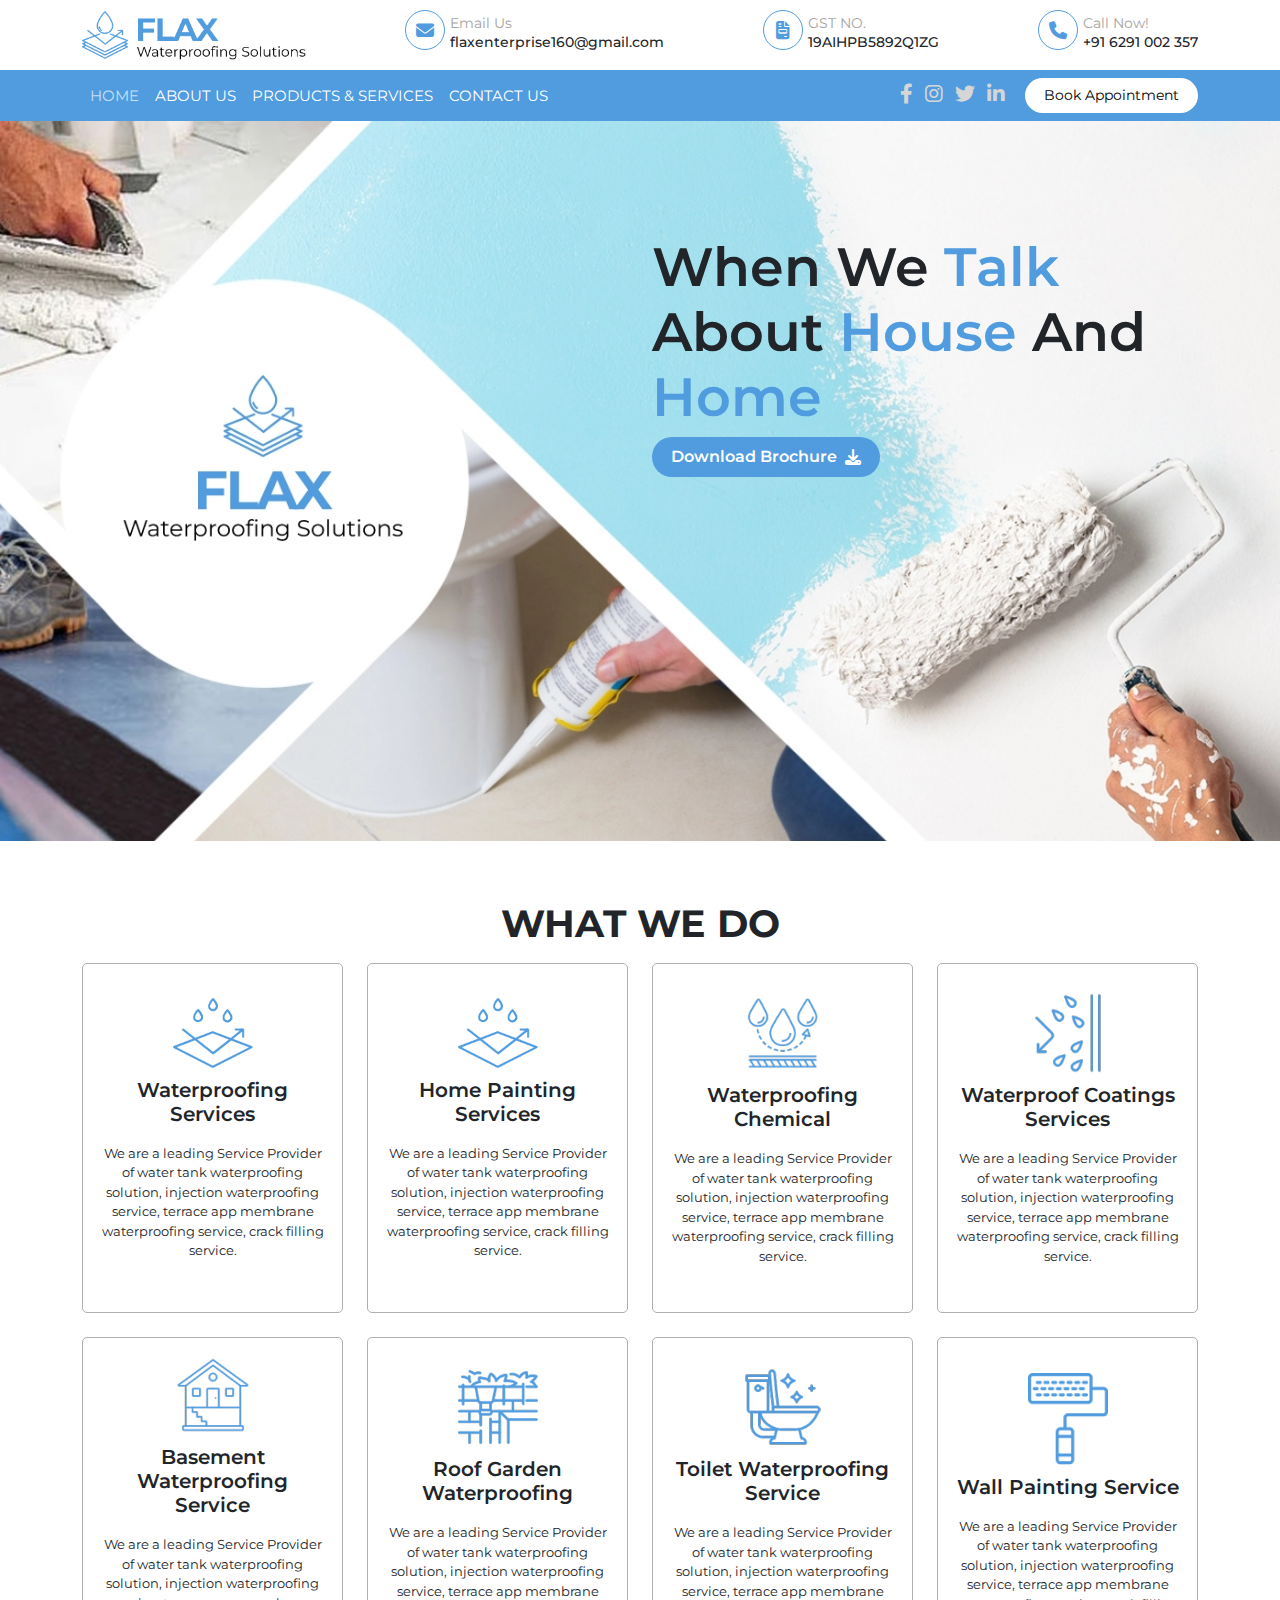
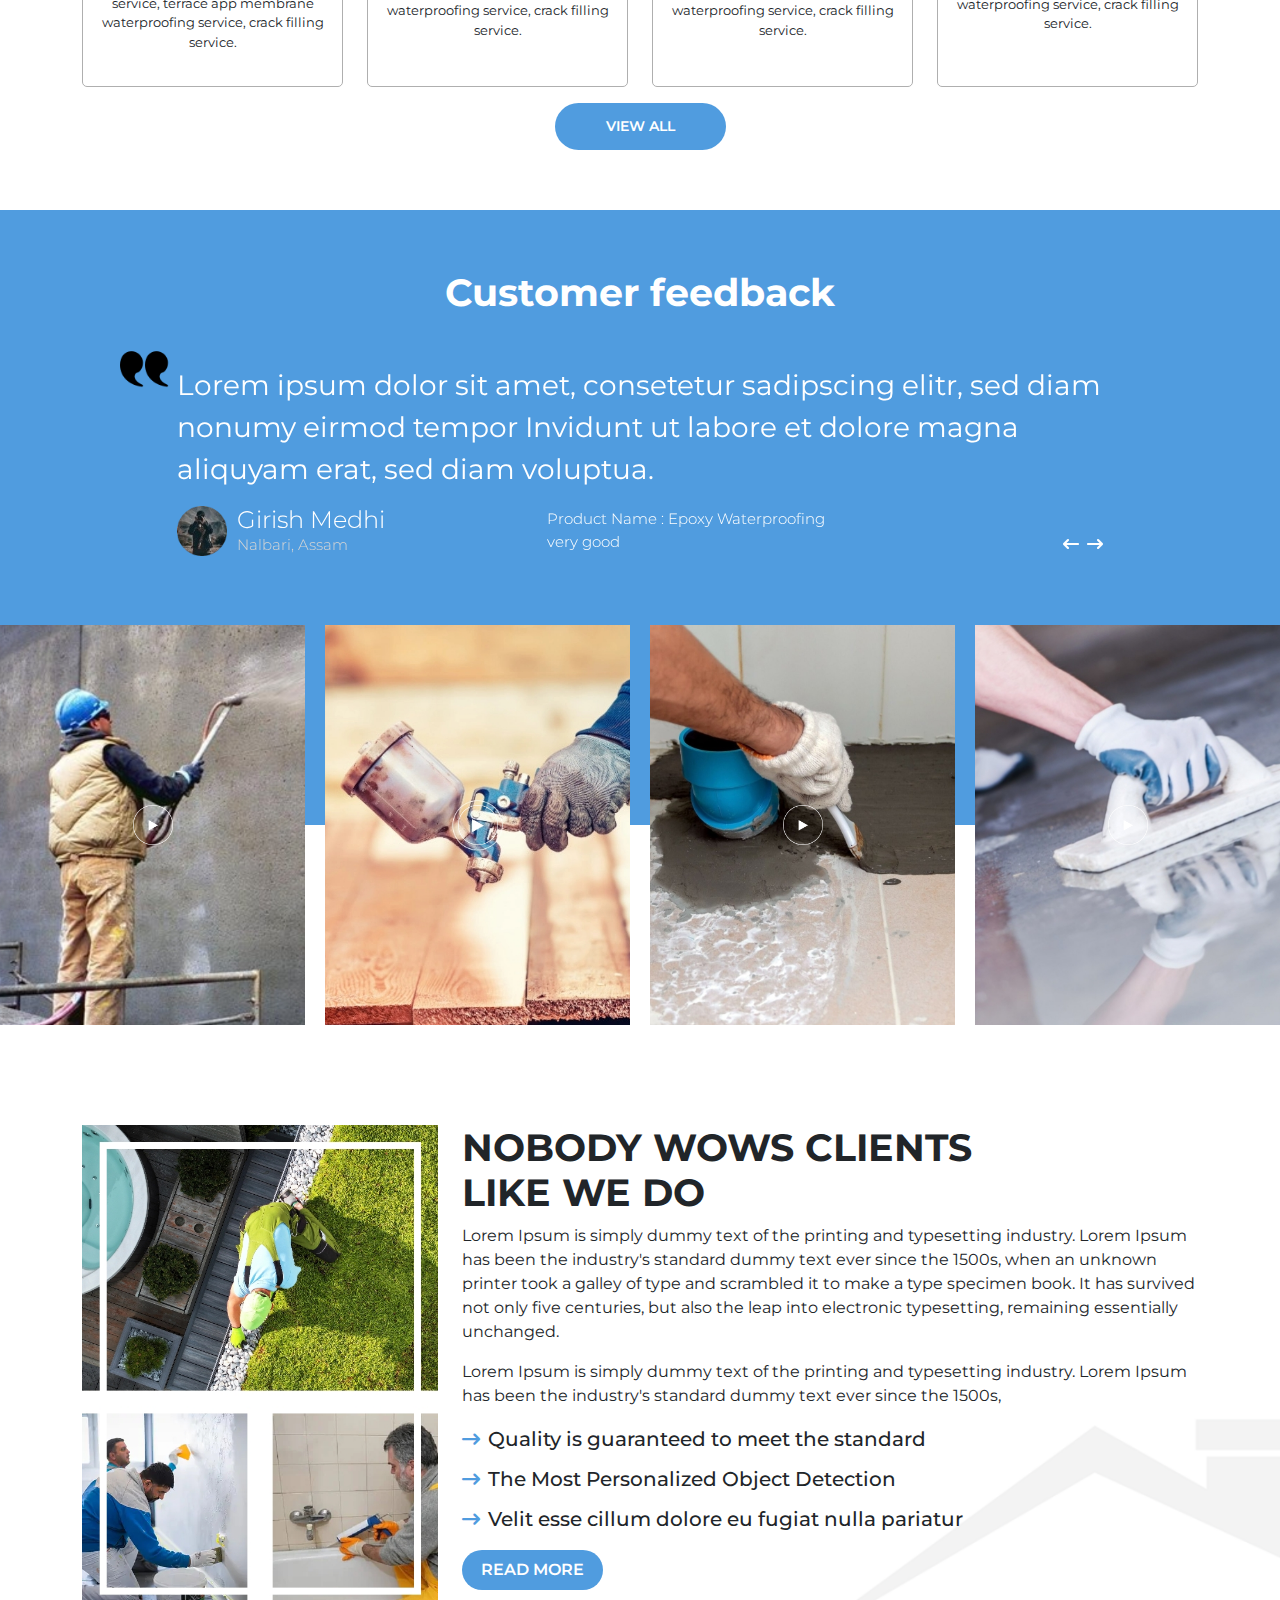
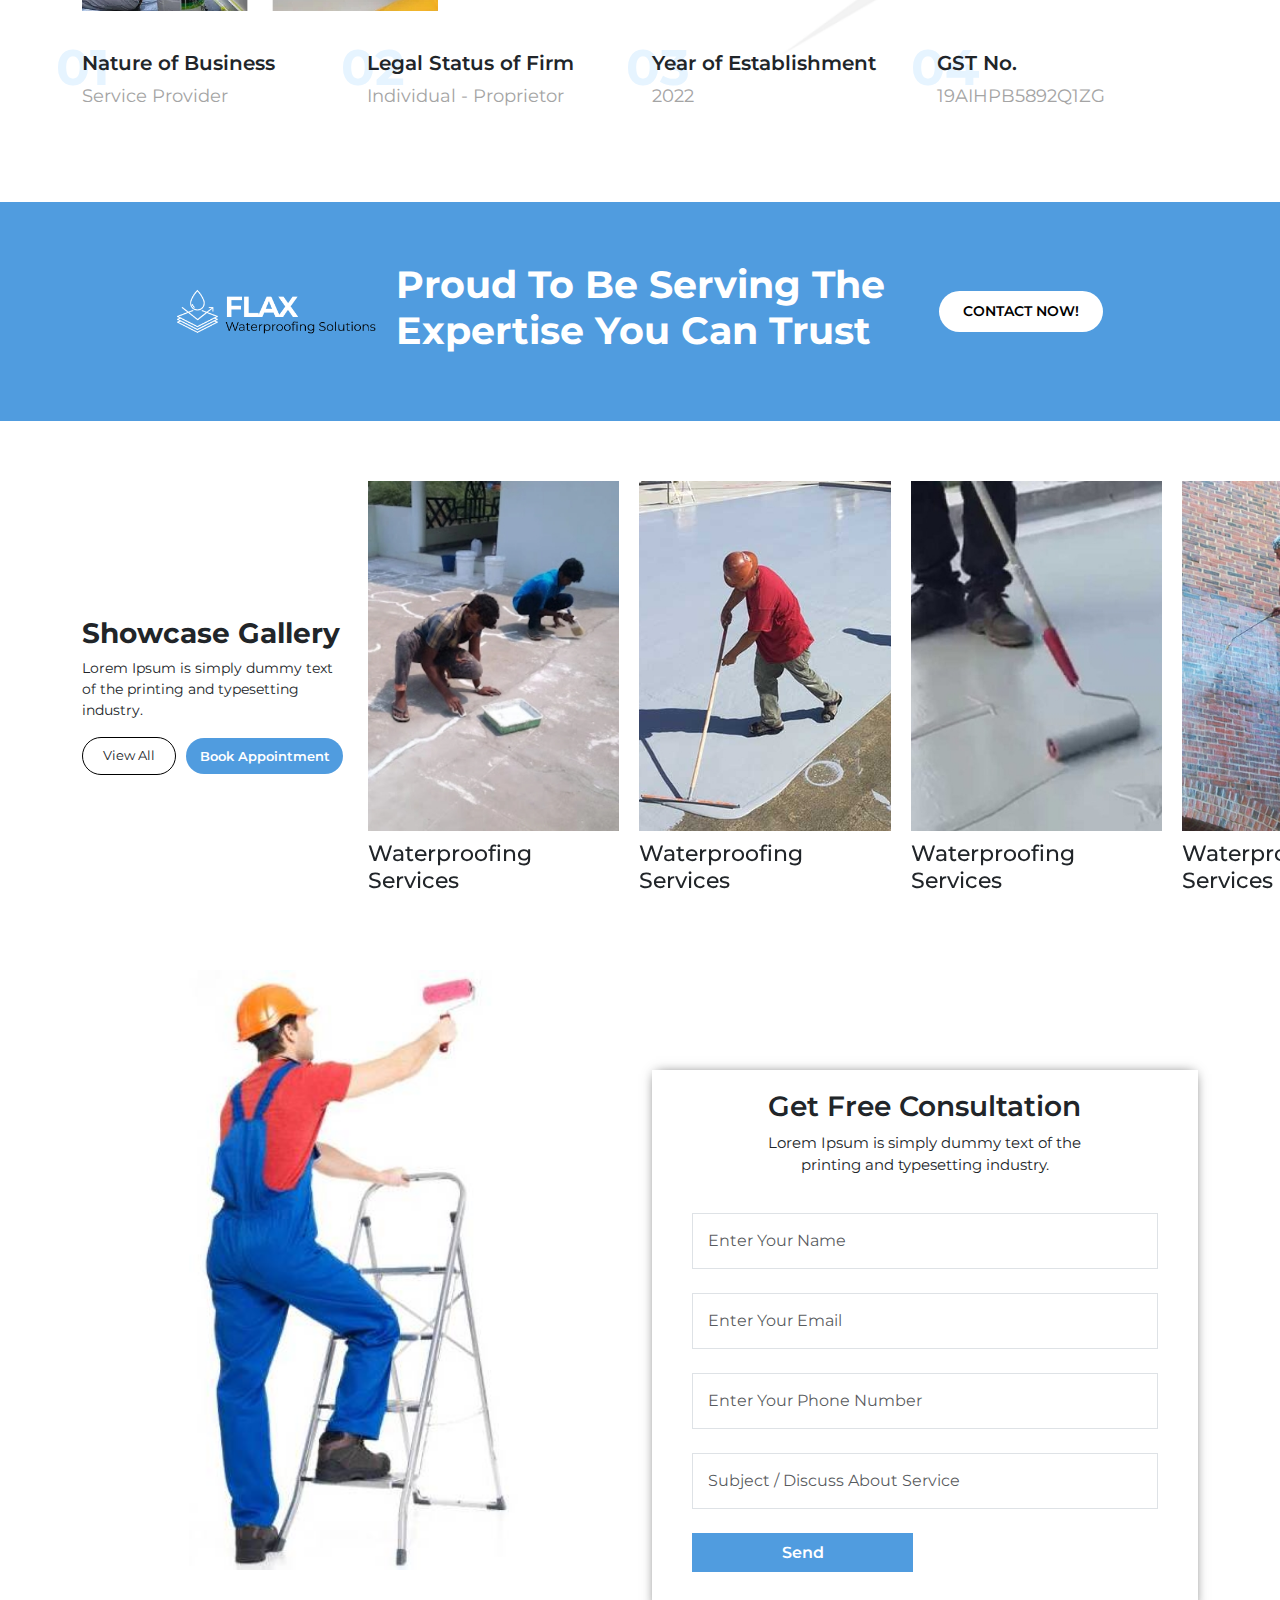
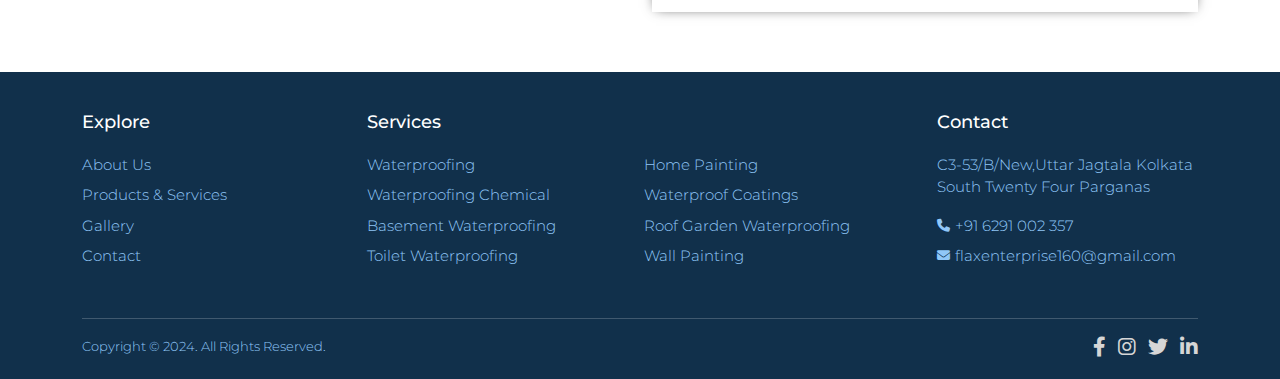
==== commit ef7ce02f: "refactoring" ====
--- a/index.html
+++ b/index.html
@@ -144,13 +144,13 @@
                         <div class="col-xl-3 col-lg-4 col-md-6 col-sm-12">
                             <div class="wwd-card">
                                 <div class="wwd-hover-box" style="background-image: url(assets/media/images/hover-img.jpg);">
-                                    <h5>Home Painting Services</h5>
+                                    <h5>Waterproofing Services</h5>
                                     <ul class="wwd-list">
                                         <li>House Painting Service </li>
                                         <li>Home Painting Services </li>
                                         <li>Interior House Painting Service</li>
                                     </ul>
-                                    <a href="service-details.html" class="btn common-btn">Read More</a>
+                                    <a href="service-details.html#Waterproofing" class="btn common-btn">Read More</a>
                                 </div>
                                 <div class="wwd-logo">
                                     <img src="assets/media/images/waterproofing-service.png" alt="" class="img-fluid">
@@ -168,7 +168,7 @@
                                         <li>Home Painting Services </li>
                                         <li>Interior House Painting Service</li>
                                     </ul>
-                                    <a href="service-details.html" class="btn common-btn">Read More</a>
+                                    <a href="service-details.html#HomePainting" class="btn common-btn">Read More</a>
                                 </div>
                                 <div class="wwd-logo">
                                     <img src="assets/media/images/waterproofing-service.png" alt="" class="img-fluid">
@@ -180,13 +180,13 @@
                         <div class="col-xl-3 col-lg-4 col-md-6 col-sm-12">
                             <div class="wwd-card">
                                 <div class="wwd-hover-box" style="background-image: url(assets/media/images/hover-img.jpg);">
-                                    <h5>Home Painting Services</h5>
+                                    <h5>Waterproofing Chemical</h5>
                                     <ul class="wwd-list">
                                         <li>House Painting Service </li>
                                         <li>Home Painting Services </li>
                                         <li>Interior House Painting Service</li>
                                     </ul>
-                                    <a href="service-details.html" class="btn common-btn">Read More</a>
+                                    <a href="service-details.html#WaterproofingChemical" class="btn common-btn">Read More</a>
                                 </div>
                                 <div class="wwd-logo">
                                     <img src="assets/media/images/waterproofing-chemical.png" alt="" class="img-fluid">
@@ -198,13 +198,13 @@
                         <div class="col-xl-3 col-lg-4 col-md-6 col-sm-12">
                             <div class="wwd-card">
                                 <div class="wwd-hover-box" style="background-image: url(assets/media/images/hover-img.jpg);">
-                                    <h5>Home Painting Services</h5>
+                                    <h5>Waterproof Coatings Services</h5>
                                     <ul class="wwd-list">
                                         <li>House Painting Service </li>
                                         <li>Home Painting Services </li>
                                         <li>Interior House Painting Service</li>
                                     </ul>
-                                    <a href="service-details.html" class="btn common-btn">Read More</a>
+                                    <a href="service-details.html#WaterproofCoatings" class="btn common-btn">Read More</a>
                                 </div>
                                 <div class="wwd-logo">
                                     <img src="assets/media/images/waterproof-coating.png" alt="" class="img-fluid">
@@ -216,67 +216,67 @@
                         <div class="col-xl-3 col-lg-4 col-md-6 col-sm-12">
                             <div class="wwd-card">
                                 <div class="wwd-hover-box" style="background-image: url(assets/media/images/hover-img.jpg);">
-                                    <h5>Home Painting Services</h5>
+                                    <h5>Basement Waterproofing Service</h5>
+                                    <ul class="wwd-list">
+                                        <li>House Painting Service</li>
+                                        <li>Home Painting Services</li>
+                                        <li>Interior House Painting Service</li>
+                                    </ul>
+                                    <a href="service-details.html#BasementWaterproofing" class="btn common-btn">Read More</a>
+                                </div>
+                                <div class="wwd-logo">
+                                    <img src="assets/media/images/basement-waterproof.png" alt="" class="img-fluid">
+                                </div>
+                                <h5>Basement Waterproofing Service</h5>
+                                <p>We are a leading Service Provider of water tank waterproofing solution, injection waterproofing service, terrace app membrane waterproofing service, crack filling service.</p>
+                            </div>
+                        </div>
+                        <div class="col-xl-3 col-lg-4 col-md-6 col-sm-12">
+                            <div class="wwd-card">
+                                <div class="wwd-hover-box" style="background-image: url(assets/media/images/hover-img.jpg);">
+                                    <h5>Roof Garden Waterproofing</h5>
                                     <ul class="wwd-list">
                                         <li>House Painting Service </li>
                                         <li>Home Painting Services </li>
                                         <li>Interior House Painting Service</li>
                                     </ul>
-                                    <a href="service-details.html" class="btn common-btn">Read More</a>
+                                    <a href="service-details.html#RoofGardenWaterproofing" class="btn common-btn">Read More</a>
                                 </div>
                                 <div class="wwd-logo">
-                                    <img src="assets/media/images/basement-waterproof.png" alt="" class="img-fluid">
-                                </div>
-                                <h5>Basement Waterproofing Service</h5>
+                                    <img src="assets/media/images/roof-waterproof.png" alt="" class="img-fluid">
+                                </div>
+                                <h5>Roof Garden Waterproofing</h5>
                                 <p>We are a leading Service Provider of water tank waterproofing solution, injection waterproofing service, terrace app membrane waterproofing service, crack filling service.</p>
                             </div>
                         </div>
                         <div class="col-xl-3 col-lg-4 col-md-6 col-sm-12">
                             <div class="wwd-card">
                                 <div class="wwd-hover-box" style="background-image: url(assets/media/images/hover-img.jpg);">
-                                    <h5>Home Painting Services</h5>
+                                    <h5>Toilet Waterproofing Service</h5>
                                     <ul class="wwd-list">
                                         <li>House Painting Service </li>
                                         <li>Home Painting Services </li>
                                         <li>Interior House Painting Service</li>
                                     </ul>
-                                    <a href="service-details.html" class="btn common-btn">Read More</a>
+                                    <a href="service-details.html#ToiletWaterproofing" class="btn common-btn">Read More</a>
                                 </div>
                                 <div class="wwd-logo">
-                                    <img src="assets/media/images/roof-waterproof.png" alt="" class="img-fluid">
-                                </div>
-                                <h5>Roof Garden Waterproofing</h5>
+                                    <img src="assets/media/images/Toilet-waterproof.png" alt="" class="img-fluid">
+                                </div>
+                                <h5>Toilet Waterproofing Service</h5>
                                 <p>We are a leading Service Provider of water tank waterproofing solution, injection waterproofing service, terrace app membrane waterproofing service, crack filling service.</p>
                             </div>
                         </div>
                         <div class="col-xl-3 col-lg-4 col-md-6 col-sm-12">
                             <div class="wwd-card">
                                 <div class="wwd-hover-box" style="background-image: url(assets/media/images/hover-img.jpg);">
-                                    <h5>Home Painting Services</h5>
+                                    <h5>Wall Painting Service</h5>
                                     <ul class="wwd-list">
                                         <li>House Painting Service </li>
                                         <li>Home Painting Services </li>
                                         <li>Interior House Painting Service</li>
                                     </ul>
-                                    <a href="service-details.html" class="btn common-btn">Read More</a>
-                                </div>
-                                <div class="wwd-logo">
-                                    <img src="assets/media/images/Toilet-waterproof.png" alt="" class="img-fluid">
-                                </div>
-                                <h5>Toilet Waterproofing Service</h5>
-                                <p>We are a leading Service Provider of water tank waterproofing solution, injection waterproofing service, terrace app membrane waterproofing service, crack filling service.</p>
-                            </div>
-                        </div>
-                        <div class="col-xl-3 col-lg-4 col-md-6 col-sm-12">
-                            <div class="wwd-card">
-                                <div class="wwd-hover-box" style="background-image: url(assets/media/images/hover-img.jpg);">
-                                    <h5>Home Painting Services</h5>
-                                    <ul class="wwd-list">
-                                        <li>House Painting Service </li>
-                                        <li>Home Painting Services </li>
-                                        <li>Interior House Painting Service</li>
-                                    </ul>
-                                    <a href="service-details.html" class="btn common-btn">Read More</a>
+                                    <a href="service-details.html#WallPainting" class="btn common-btn">Read More</a>
                                 </div>
                                 <div class="wwd-logo">
                                     <img src="assets/media/images/wall-painting.png" alt="" class="img-fluid">
@@ -599,6 +599,9 @@
                                     <li>
 										<a href="services.html">Products & Services</a>
 									</li>
+                                    <li>
+										<a href="gallery.html">Gallery</a>
+									</li>
 									<li>
 										<a href="contact.html">Contact</a>
 									</li>
@@ -610,34 +613,28 @@
 								<h5 class="foot-title">Services</h5>
 								<ul class="foot-list procedure-list">
 									<li> 
-										<a href="javascript:void(0)">Waterproofing Services </a>
-									</li>
-									<li>
-										<a href="javascript:void(0)">Grouting Services </a>
-									</li>
-									<li>
-										<a href="javascript:void(0)">Waterproofing Chemical </a>
-									</li>
-									<li>
-										<a href="javascript:void(0)">Waterproof Coatings Services </a>
-									</li>
-									<li>
-										<a href="javascript:void(0)">Basement Waterproofing Service</a>
-									</li>
-									<li>
-										<a href="javascript:void(0)">Roof Garden Waterproofing </a>
-									</li>
-									<li>
-										<a href="javascript:void(0)">Toilet Waterproofing Service  </a>
-									</li>
-									<li>
-										<a href="javascript:void(0)">Bituminous Waterproofing Services </a>
-									</li>
-									<li>
-										<a href="javascript:void(0)">Wall Painting Service </a>
-									</li>
-									<li>
-										<a href="javascript:void(0)">Tile Joint Filling Service </a>
+										<a href="service-details.html#Waterproofing">Waterproofing</a>
+									</li>
+									<li>
+										<a href="service-details.html#HomePainting">Home Painting</a>
+									</li>
+									<li>
+										<a href="service-details.html#WaterproofingChemical">Waterproofing Chemical</a>
+									</li>
+									<li>
+										<a href="service-details.html#WaterproofCoatings">Waterproof Coatings</a>
+									</li>
+									<li>
+										<a href="service-details.html#BasementWaterproofing">Basement Waterproofing</a>
+									</li>
+									<li>
+										<a href="service-details.html#RoofGardenWaterproofing">Roof Garden Waterproofing</a>
+									</li>
+									<li>
+										<a href="service-details.html#ToiletWaterproofing">Toilet Waterproofing</a>
+									</li>
+									<li>
+										<a href="service-details.html#WallPainting">Wall Painting</a>
 									</li>
 								</ul>
 							</div>
@@ -703,23 +700,22 @@
                                 <div class="row">
                                     <div class="col-12">
                                         <div class="input-box">
-                                            <input type="text" placeholder="Enter Your Full Name" id="BAfullname" class="form-control">
+                                            <input type="text" placeholder="Enter Your Full Name" id="BAfullname" class="form-control" required>
                                         </div>
                                     </div>
                                     <div class="col-12">
                                         <div class="input-box">
-                                            <input type="email" placeholder="Enter Your Email" id="BAphonenumber" class="form-control">
-                                        </div>
-                                        
+                                            <input type="email" placeholder="Enter Your Email" id="BAemail" class="form-control" required>
+                                        </div>
                                     </div>
                                     <div class="col-12">
                                         <div class="input-box">
-                                            <input type="number" placeholder="Enter Your Phone Number" id="BAemail" class="form-control">
+                                            <input type="number" placeholder="Enter Your Phone Number" id="BAphonenumber" class="form-control" required>
                                         </div>
                                     </div>
                                     <div class="col-12">
                                         <div class="input-box">
-                                            <select id="BAservice" name="bookingtype" class="form-select">
+                                            <select id="BAservice" name="bookingtype" class="form-select" required>
                                                 <option value="Select Service" selected disabled>Select Service</option>
                                                 <option value="Waterproofing">Waterproofing</option>
                                                 <option value="Home Painting">Home Painting</option>
@@ -734,8 +730,7 @@
                                     </div>
                                     <div class="col-12">
                                         <div class="input-box">
-                                            <input type="text" onfocus="(this.type='date')"
-											onblur="(this.type='text')" id="BAselectdate" placeholder="Select Date" class="form-control">
+                                            <input type="date" id="BAselectdate" placeholder="dd/mm/yyyy" class="form-control" required>
                                         </div>
                                     </div>
                                     <div class="col-md-6 col-12">
--- a/assets/css/style.css
+++ b/assets/css/style.css
@@ -699,6 +699,19 @@
     appearance: none;
     margin: 0px;
 }
+input[type="date"]::before {
+    content: attr(placeholder) !important;
+    display: none;
+    position: absolute;
+}
+input:not(:valid)::before {
+    display: block;
+}
+input[type=date]:not(:valid)::-webkit-datetime-edit-text, input[type=date]:not(:valid)::-webkit-datetime-edit-month-field, input[type=date]:not(:valid)::-webkit-datetime-edit-day-field, input[type=date]:not(:valid)::-webkit-datetime-edit-year-field {
+    -webkit-appearance: none;
+    appearance: none;
+    display: none;
+}
 .fc-btn {
     width: 100%;
 }
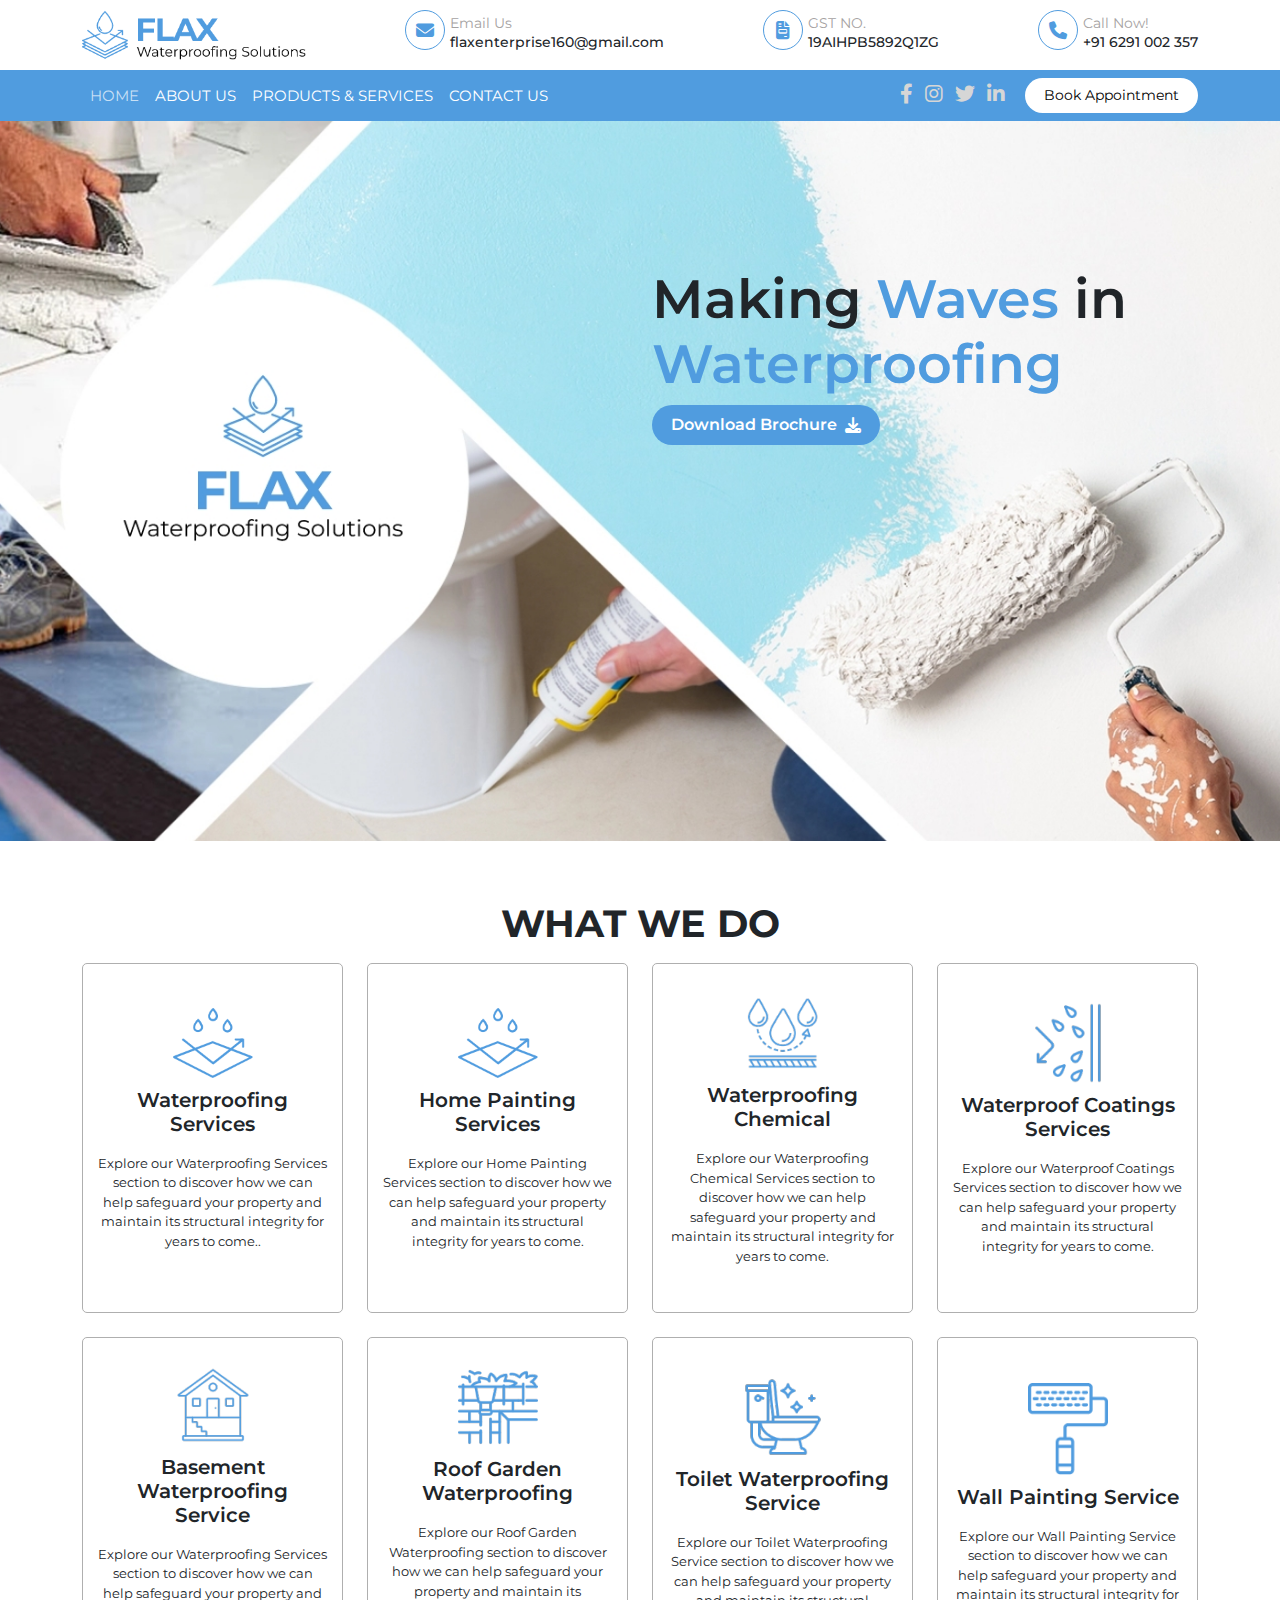
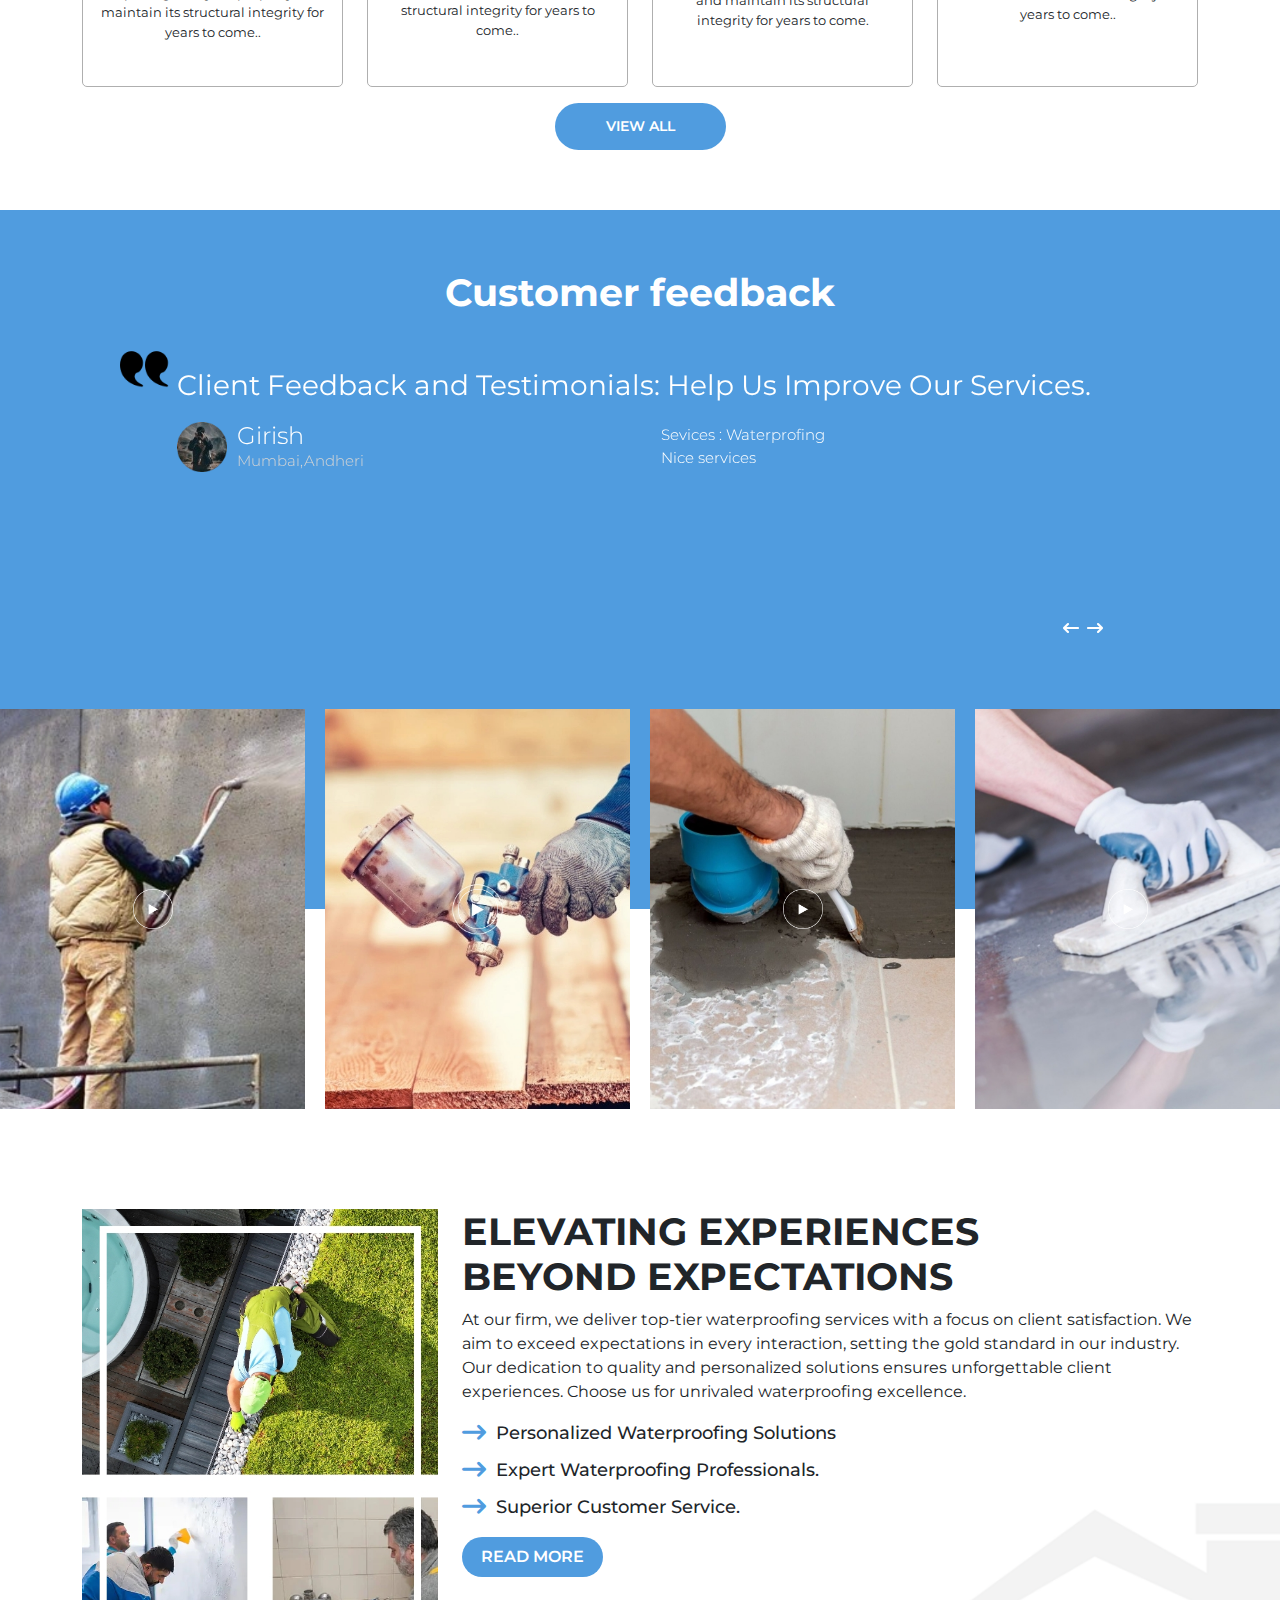
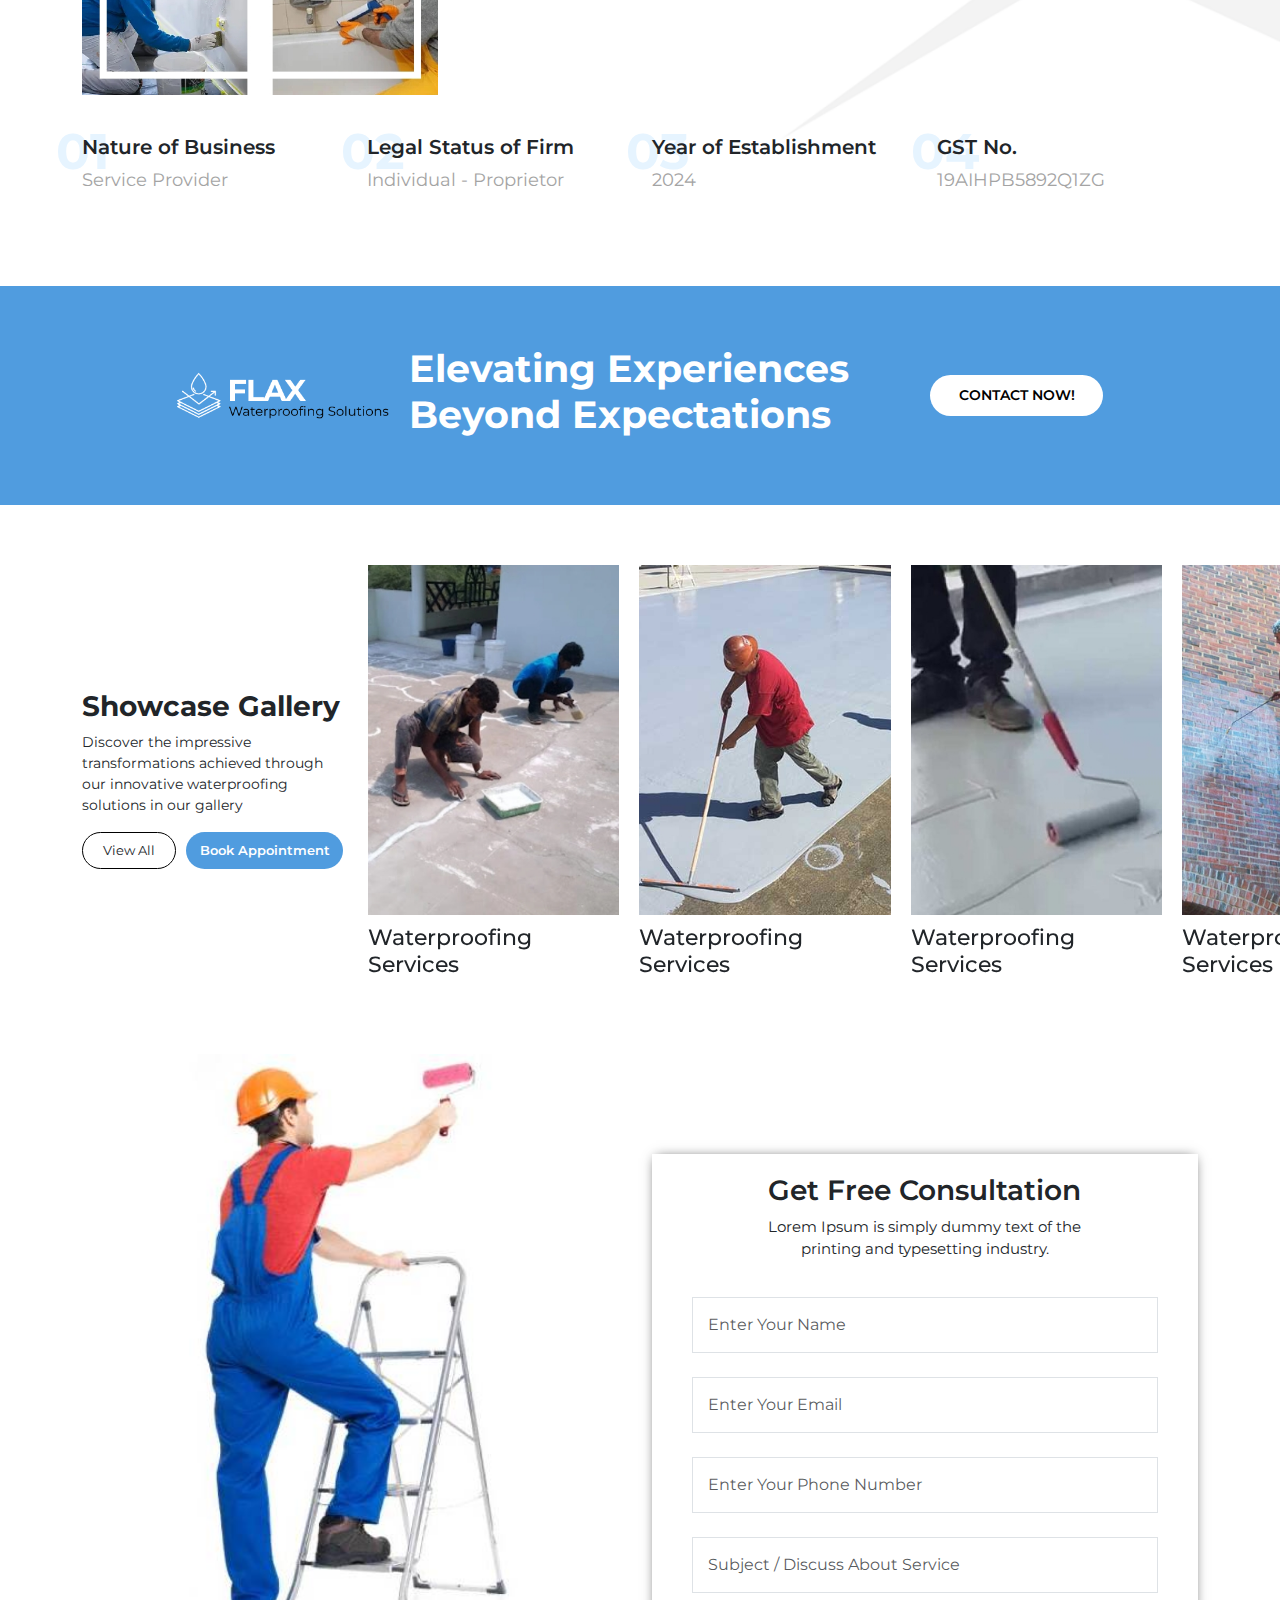
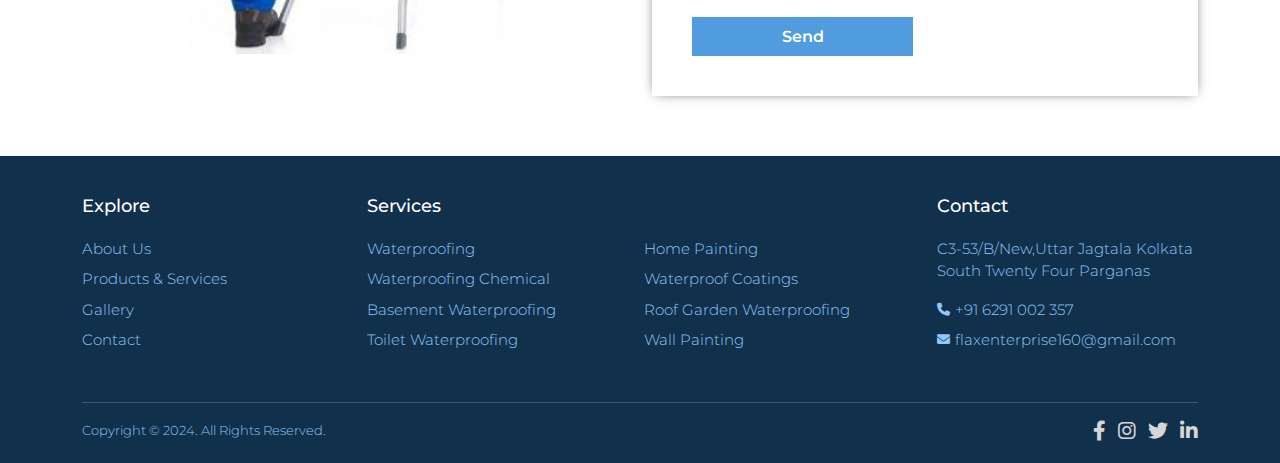
==== commit 257bc0ff: "content-added" ====
--- a/index.html
+++ b/index.html
@@ -123,7 +123,7 @@
                 <div class="row">
                     <div class="col-lg-6 col-md-8 col-sm-12">
                         <div class="banner-content">
-                            <h1>When We <span>Talk</span> About <span>House</span> And <span>Home</span></h1>
+                            <h1>Making <span>Waves </span>in <span> Waterproofing</span></h1>
                             <a href="#" class="btn common-btn">Download Brochure<i class="fa-solid fa-download"></i></a>
                         </div>
                     </div>
@@ -146,17 +146,17 @@
                                 <div class="wwd-hover-box" style="background-image: url(assets/media/images/hover-img.jpg);">
                                     <h5>Waterproofing Services</h5>
                                     <ul class="wwd-list">
-                                        <li>House Painting Service </li>
-                                        <li>Home Painting Services </li>
-                                        <li>Interior House Painting Service</li>
+                                        <li>Foundation Waterproofing:  </li>
+                                        <li>Basement Waterproofing</li>
+                                        <li>Roof Waterproofing</li>
                                     </ul>
-                                    <a href="service-details.html#Waterproofing" class="btn common-btn">Read More</a>
+                                    <a href="waterproofing-service.html" class="btn common-btn">Read More</a>
                                 </div>
                                 <div class="wwd-logo">
                                     <img src="assets/media/images/waterproofing-service.png" alt="" class="img-fluid">
                                 </div>
                                 <h5>Waterproofing Services</h5>
-                                <p>We are a leading Service Provider of water tank waterproofing solution, injection waterproofing service, terrace app membrane waterproofing service, crack filling service.</p>
+                                <p>Explore our Waterproofing Services section to discover how we can help safeguard your property and maintain its structural integrity for years to come..</p>
                             </div>
                         </div>
                         <div class="col-xl-3 col-lg-4 col-md-6 col-sm-12">
@@ -168,13 +168,13 @@
                                         <li>Home Painting Services </li>
                                         <li>Interior House Painting Service</li>
                                     </ul>
-                                    <a href="service-details.html#HomePainting" class="btn common-btn">Read More</a>
+                                    <a href="homePainting-service.html" class="btn common-btn">Read More</a>
                                 </div>
                                 <div class="wwd-logo">
                                     <img src="assets/media/images/waterproofing-service.png" alt="" class="img-fluid">
                                 </div>
                                 <h5>Home Painting Services</h5>
-                                <p>We are a leading Service Provider of water tank waterproofing solution, injection waterproofing service, terrace app membrane waterproofing service, crack filling service.</p>
+                                <p>Explore our Home Painting Services section to discover how we can help safeguard your property and maintain its structural integrity for years to come.</p>
                             </div>
                         </div>
                         <div class="col-xl-3 col-lg-4 col-md-6 col-sm-12">
@@ -182,17 +182,20 @@
                                 <div class="wwd-hover-box" style="background-image: url(assets/media/images/hover-img.jpg);">
                                     <h5>Waterproofing Chemical</h5>
                                     <ul class="wwd-list">
-                                        <li>House Painting Service </li>
-                                        <li>Home Painting Services </li>
-                                        <li>Interior House Painting Service</li>
+                                        <!-- <li>Roof, Basement & Wall Waterproofing </li>
+                                        <li>Deck, Balcony & Foundation Coatings</li>
+                                        <li>Concrete Floor & Parking Garage Solutions:</li> -->
+                                        <li>Bentonite</li>
+                                        <li>Polyurethane Foam</li>
+                                        <li>Silicate Sealers</li>
                                     </ul>
-                                    <a href="service-details.html#WaterproofingChemical" class="btn common-btn">Read More</a>
+                                    <a href="waterproofingChemical-service.html" class="btn common-btn">Read More</a>
                                 </div>
                                 <div class="wwd-logo">
                                     <img src="assets/media/images/waterproofing-chemical.png" alt="" class="img-fluid">
                                 </div>
                                 <h5>Waterproofing Chemical</h5>
-                                <p>We are a leading Service Provider of water tank waterproofing solution, injection waterproofing service, terrace app membrane waterproofing service, crack filling service.</p>
+                                <p>Explore our Waterproofing Chemical Services section to discover how we can help safeguard your property and maintain its structural integrity for years to come.</p>
                             </div>
                         </div>
                         <div class="col-xl-3 col-lg-4 col-md-6 col-sm-12">
@@ -200,17 +203,18 @@
                                 <div class="wwd-hover-box" style="background-image: url(assets/media/images/hover-img.jpg);">
                                     <h5>Waterproof Coatings Services</h5>
                                     <ul class="wwd-list">
-                                        <li>House Painting Service </li>
-                                        <li>Home Painting Services </li>
-                                        <li>Interior House Painting Service</li>
+
+                                        <li>Roof, Basement & Wall Waterproofing</li>
+                                        <li>Deck, Balcony & Foundation Coatings </li>
+                                        <li>Vapor Barrier Installation</li>
                                     </ul>
-                                    <a href="service-details.html#WaterproofCoatings" class="btn common-btn">Read More</a>
+                                    <a href="waterproofCoatings-service.html" class="btn common-btn">Read More</a>
                                 </div>
                                 <div class="wwd-logo">
                                     <img src="assets/media/images/waterproof-coating.png" alt="" class="img-fluid">
                                 </div>
                                 <h5>Waterproof Coatings Services</h5>
-                                <p>We are a leading Service Provider of water tank waterproofing solution, injection waterproofing service, terrace app membrane waterproofing service, crack filling service.</p>
+                                <p>Explore our Waterproof Coatings Services section to discover how we can help safeguard your property and maintain its structural integrity for years to come.</p>
                             </div>
                         </div>
                         <div class="col-xl-3 col-lg-4 col-md-6 col-sm-12">
@@ -218,17 +222,17 @@
                                 <div class="wwd-hover-box" style="background-image: url(assets/media/images/hover-img.jpg);">
                                     <h5>Basement Waterproofing Service</h5>
                                     <ul class="wwd-list">
-                                        <li>House Painting Service</li>
-                                        <li>Home Painting Services</li>
-                                        <li>Interior House Painting Service</li>
+                                        <li>Foundation Leak Repair</li>
+                                        <li>Mold Remediation</li>
+                                        <li>Vapor Barrier Installation</li>
                                     </ul>
-                                    <a href="service-details.html#BasementWaterproofing" class="btn common-btn">Read More</a>
+                                    <a href="basementWaterproofing.html" class="btn common-btn">Read More</a>
                                 </div>
                                 <div class="wwd-logo">
                                     <img src="assets/media/images/basement-waterproof.png" alt="" class="img-fluid">
                                 </div>
                                 <h5>Basement Waterproofing Service</h5>
-                                <p>We are a leading Service Provider of water tank waterproofing solution, injection waterproofing service, terrace app membrane waterproofing service, crack filling service.</p>
+                                <p>Explore our Waterproofing Services section to discover how we can help safeguard your property and maintain its structural integrity for years to come..</p>
                             </div>
                         </div>
                         <div class="col-xl-3 col-lg-4 col-md-6 col-sm-12">
@@ -236,17 +240,18 @@
                                 <div class="wwd-hover-box" style="background-image: url(assets/media/images/hover-img.jpg);">
                                     <h5>Roof Garden Waterproofing</h5>
                                     <ul class="wwd-list">
-                                        <li>House Painting Service </li>
-                                        <li>Home Painting Services </li>
-                                        <li>Interior House Painting Service</li>
+                                       
+                                        <li>Plant Selection & Installation</li>
+                                        <li>Irrigation Systems</li>
+                                        <li>Maintenance Services</li>
                                     </ul>
-                                    <a href="service-details.html#RoofGardenWaterproofing" class="btn common-btn">Read More</a>
+                                    <a href="roofGardenWaterproofing-service.html" class="btn common-btn">Read More</a>
                                 </div>
                                 <div class="wwd-logo">
                                     <img src="assets/media/images/roof-waterproof.png" alt="" class="img-fluid">
                                 </div>
                                 <h5>Roof Garden Waterproofing</h5>
-                                <p>We are a leading Service Provider of water tank waterproofing solution, injection waterproofing service, terrace app membrane waterproofing service, crack filling service.</p>
+                                <p>Explore our Roof Garden Waterproofing section to discover how we can help safeguard your property and maintain its structural integrity for years to come..</p>
                             </div>
                         </div>
                         <div class="col-xl-3 col-lg-4 col-md-6 col-sm-12">
@@ -254,17 +259,19 @@
                                 <div class="wwd-hover-box" style="background-image: url(assets/media/images/hover-img.jpg);">
                                     <h5>Toilet Waterproofing Service</h5>
                                     <ul class="wwd-list">
-                                        <li>House Painting Service </li>
-                                        <li>Home Painting Services </li>
-                                        <li>Interior House Painting Service</li>
+                                        
+
+                                        <li> Seat Replacement</li>
+                                        <li>Odor Removal</li>
+                                        <li>Leak Detection & Repair</li>
                                     </ul>
-                                    <a href="service-details.html#ToiletWaterproofing" class="btn common-btn">Read More</a>
+                                    <a href="toiletWaterproofing.html" class="btn common-btn">Read More</a>
                                 </div>
                                 <div class="wwd-logo">
                                     <img src="assets/media/images/Toilet-waterproof.png" alt="" class="img-fluid">
                                 </div>
                                 <h5>Toilet Waterproofing Service</h5>
-                                <p>We are a leading Service Provider of water tank waterproofing solution, injection waterproofing service, terrace app membrane waterproofing service, crack filling service.</p>
+                                <p>Explore our Toilet Waterproofing Service section to discover how we can help safeguard your property and maintain its structural integrity for years to come.</p>
                             </div>
                         </div>
                         <div class="col-xl-3 col-lg-4 col-md-6 col-sm-12">
@@ -276,13 +283,13 @@
                                         <li>Home Painting Services </li>
                                         <li>Interior House Painting Service</li>
                                     </ul>
-                                    <a href="service-details.html#WallPainting" class="btn common-btn">Read More</a>
+                                    <a href="wallPainting.html" class="btn common-btn">Read More</a>
                                 </div>
                                 <div class="wwd-logo">
                                     <img src="assets/media/images/wall-painting.png" alt="" class="img-fluid">
                                 </div>
                                 <h5>Wall Painting Service</h5>
-                                <p>We are a leading Service Provider of water tank waterproofing solution, injection waterproofing service, terrace app membrane waterproofing service, crack filling service.</p>
+                                <p>Explore our Wall Painting Service section to discover how we can help safeguard your property and maintain its structural integrity for years to come..</p>
                             </div>
                         </div>
                     </div>
@@ -307,34 +314,34 @@
                                 <div class="testi-slider owl-carousel">
                                     <div class="item">
                                         <div class="testi-card">
-                                            <p>Lorem ipsum dolor sit amet, consetetur sadipscing elitr, sed diam nonumy eirmod tempor Invidunt ut labore et dolore magna aliquyam erat, sed diam voluptua.</p>
+                                            <p>Client Feedback and Testimonials: Help Us Improve Our Services.</p>
                                             <div class="testi-info">
                                                 <div class="testi-name">
                                                     <div class="testi-img">
                                                         <img src="assets/media/images/profile.png" alt="" class="img-fluid">
                                                     </div>
                                                     <div class="testi-des">
-                                                        <h5>Girish Medhi</h5>
-                                                        <p>Nalbari, Assam</p>
+                                                        <h5>Girish</h5>
+                                                        <p>Mumbai,Andheri</p>
                                                     </div>
                                                 </div>
                                                 <div class="testi-review">
-                                                    <p>Product Name : Epoxy Waterproofing </p>
-                                                    <span>very good</span>
+                                                    <p>Sevices : Waterprofing  </p>
+                                                    <span>Nice services</span>
                                                 </div>
                                             </div>
                                         </div>
                                     </div>
                                     <div class="item">
                                         <div class="testi-card">
-                                            <p>Lorem ipsum dolor sit amet, consetetur sadipscing elitr, sed diam nonumy eirmod tempor Invidunt ut labore et dolore magna aliquyam erat, sed diam voluptua.</p>
+                                            <p>I am absolutely thrilled with the waterproofing services provided by this company. Their team was professional, punctual, and completed the job efficiently. We haven't had any water issues since, and our basement is now a comfortable living space. Highly recommend!</p>
                                             <div class="testi-info">
                                                 <div class="testi-name">
                                                     <div class="testi-img">
                                                         <img src="assets/media/images/profile.png" alt="" class="img-fluid">
                                                     </div>
                                                     <div class="testi-des">
-                                                        <h5>Girish Medhi</h5>
+                                                        <h5>Shreya </h5>
                                                         <p>Nalbari, Assam</p>
                                                     </div>
                                                 </div>
@@ -406,13 +413,16 @@
                         </div>
                         <div class="col-lg-8 col-md-12 col-sm-12">
                             <div class="nwc-content">
-                                <h3>NOBODY WOWS CLIENTS <br> LIKE WE DO</h3>
-                                <p>Lorem Ipsum is simply dummy text of the printing and typesetting industry. Lorem Ipsum has been the industry's standard dummy text ever since the 1500s, when an unknown printer took a galley of type and scrambled it to make a type specimen book. It has survived not only five centuries, but also the leap into electronic typesetting, remaining essentially unchanged.</p>
-                                <p>Lorem Ipsum is simply dummy text of the printing and typesetting industry. Lorem Ipsum has been the industry's standard dummy text ever since the 1500s,</p>
+                                <h3>Elevating Experiences  <br> Beyond Expectations</h3>
+                                <p>At our firm, we deliver top-tier waterproofing services with a focus on client satisfaction. We aim to exceed expectations in every interaction, setting the gold standard in our industry. Our dedication to quality and personalized solutions ensures unforgettable client experiences. Choose us for unrivaled waterproofing excellence.</p>
+
                                 <ul class="nwc-list mb-3">
-                                    <li><i class="fa-solid fa-arrow-right-long"></i>Quality is guaranteed to meet the standard</li>
-                                    <li><i class="fa-solid fa-arrow-right-long"></i>The Most Personalized Object Detection </li>
-                                    <li><i class="fa-solid fa-arrow-right-long"></i>Velit esse cillum dolore eu fugiat nulla pariatur</li>
+                                    
+                                    <li><i class="fa-solid fa-arrow-right-long"></i>Personalized Waterproofing Solutions
+                                    </li>
+                                    <li><i class="fa-solid fa-arrow-right-long"></i>Expert Waterproofing Professionals.</li>
+                                    <li><i class="fa-solid fa-arrow-right-long"></i>Superior Customer Service.</li>
+                               
                                 </ul>
                                 <a href="about.html" class="btn common-btn">READ MORE</a>
                             </div>
@@ -437,7 +447,7 @@
                                     <div class="nwc-card">
                                         <span>03</span>
                                         <h5>Year of Establishment</h5>
-                                        <p>2022</p>
+                                        <p>2024</p>
                                     </div>
                                 </div>
                                 <div class="col-lg-3 col-md-6 col-sm-12">
@@ -463,7 +473,7 @@
                                 <div class="contact-logo">
                                     <img src="assets/media/images/contact-logo.png" alt="" class="img-fluid">
                                 </div>
-                                <h3>Proud To Be Serving The Expertise You Can Trust</h3>
+                                <h3>Elevating Experiences Beyond Expectations</h3>
                                 <a href="contact.html" target="_blank" class="btn common-btn">CONTACT NOW!</a>
                             </div>
                         </div>
@@ -478,7 +488,7 @@
                         <div class="col-lg-3 col-md-4 col-sm-12">
                             <div class="gallery-head">
                                 <h3>Showcase Gallery</h3>
-                                <p>Lorem Ipsum is simply dummy text of the printing and typesetting industry.</p>
+                                <p>Discover the impressive transformations achieved through our innovative waterproofing solutions in our gallery</p>
                                 <div class="gallery-btns">
                                     <a href="gallery.html" class="btn view-btn">View All</a>
                                     <a href="#BookAppointment" data-bs-toggle="modal" class="btn common-btn">Book Appointment</a>
@@ -613,28 +623,28 @@
 								<h5 class="foot-title">Services</h5>
 								<ul class="foot-list procedure-list">
 									<li> 
-										<a href="service-details.html#Waterproofing">Waterproofing</a>
-									</li>
-									<li>
-										<a href="service-details.html#HomePainting">Home Painting</a>
-									</li>
-									<li>
-										<a href="service-details.html#WaterproofingChemical">Waterproofing Chemical</a>
-									</li>
-									<li>
-										<a href="service-details.html#WaterproofCoatings">Waterproof Coatings</a>
-									</li>
-									<li>
-										<a href="service-details.html#BasementWaterproofing">Basement Waterproofing</a>
-									</li>
-									<li>
-										<a href="service-details.html#RoofGardenWaterproofing">Roof Garden Waterproofing</a>
-									</li>
-									<li>
-										<a href="service-details.html#ToiletWaterproofing">Toilet Waterproofing</a>
-									</li>
-									<li>
-										<a href="service-details.html#WallPainting">Wall Painting</a>
+										<a href="waterproofing-service.html">Waterproofing</a>
+									</li>
+									<li>
+										<a href="homePainting-service.html">Home Painting</a>
+									</li>
+									<li>
+										<a href="waterproofingChemical-service.html">Waterproofing Chemical</a>
+									</li>
+									<li>
+										<a href="waterproofCoatings-service.html">Waterproof Coatings</a>
+									</li>
+									<li>
+										<a href="basementWaterproofing.html">Basement Waterproofing</a>
+									</li>
+									<li>
+										<a href="roofGardenWaterproofing-service.html">Roof Garden Waterproofing</a>
+									</li>
+									<li>
+										<a href="toiletWaterproofing.html">Toilet Waterproofing</a>
+									</li>
+									<li>
+										<a href="wallPainting.html">Wall Painting</a>
 									</li>
 								</ul>
 							</div>
@@ -693,7 +703,9 @@
                     <div class="modal-content">
                         <div class="modal-header">
                             <h5 class="modal-title" id="BookAppointmentLabel">Book Appointment</h5>
-                            <button type="button" class="btn-close" data-bs-dismiss="modal" aria-label="Close"></button>
+                            <button type="button" class="btn-close" data-bs-dismiss="modal" aria-label="Close">
+                                <i class="fa-solid fa-xmark"></i>
+                            </button>
                         </div>
                         <div class="modal-body">
                             <form action="" class="BookApp-form">
--- a/assets/css/style.css
+++ b/assets/css/style.css
@@ -159,12 +159,23 @@
     background: rgba(var(--main-color), 1);
     padding: 15px 30px;
     border-radius: 10px;
-    font-size: 38px;
+    font-size: 34px;
 }
 .banner-content h1 span {
     color: rgba(var(--main-color), 1);
 }
-
+.modal-header {
+    background: rgba(var(--main-color),1);
+    color: rgba(var(--white-color), 1);
+}
+.modal-header .btn-close {
+    background: none;
+    font-size: 24px;
+    color: rgba(var(--white-color), 1);
+    display: flex;
+    align-items: center;
+    justify-content: center;
+}
 /************************ What We Do Sections *********************/
 .wwd-head {
     text-align: center;
@@ -600,15 +611,15 @@
     font-weight: 400;
 }
 .nwc-list li {
-    font-size: 20px;
+    font-size: 18px;
     font-weight: 500;
     margin-bottom: 10px;
     display: flex;
-    align-items: center;
-    gap: 8px;
+    align-items: flex-start;
+    gap: 10px;
 }
 .nwc-list li i {
-    font-size: 18px;
+    font-size: 24px;
     color: rgba(var(--main-color), 1);
 }
 
@@ -1127,6 +1138,13 @@
     .fc-form, .BookApp-form {
         padding: 10px;
     }
+    .sd-head {
+        text-align: left;
+    }
+    .sd-head p {
+        font-size: 14px;
+        line-height: 1.8;
+    }
 }
 
 @media (max-width: 330px) {
